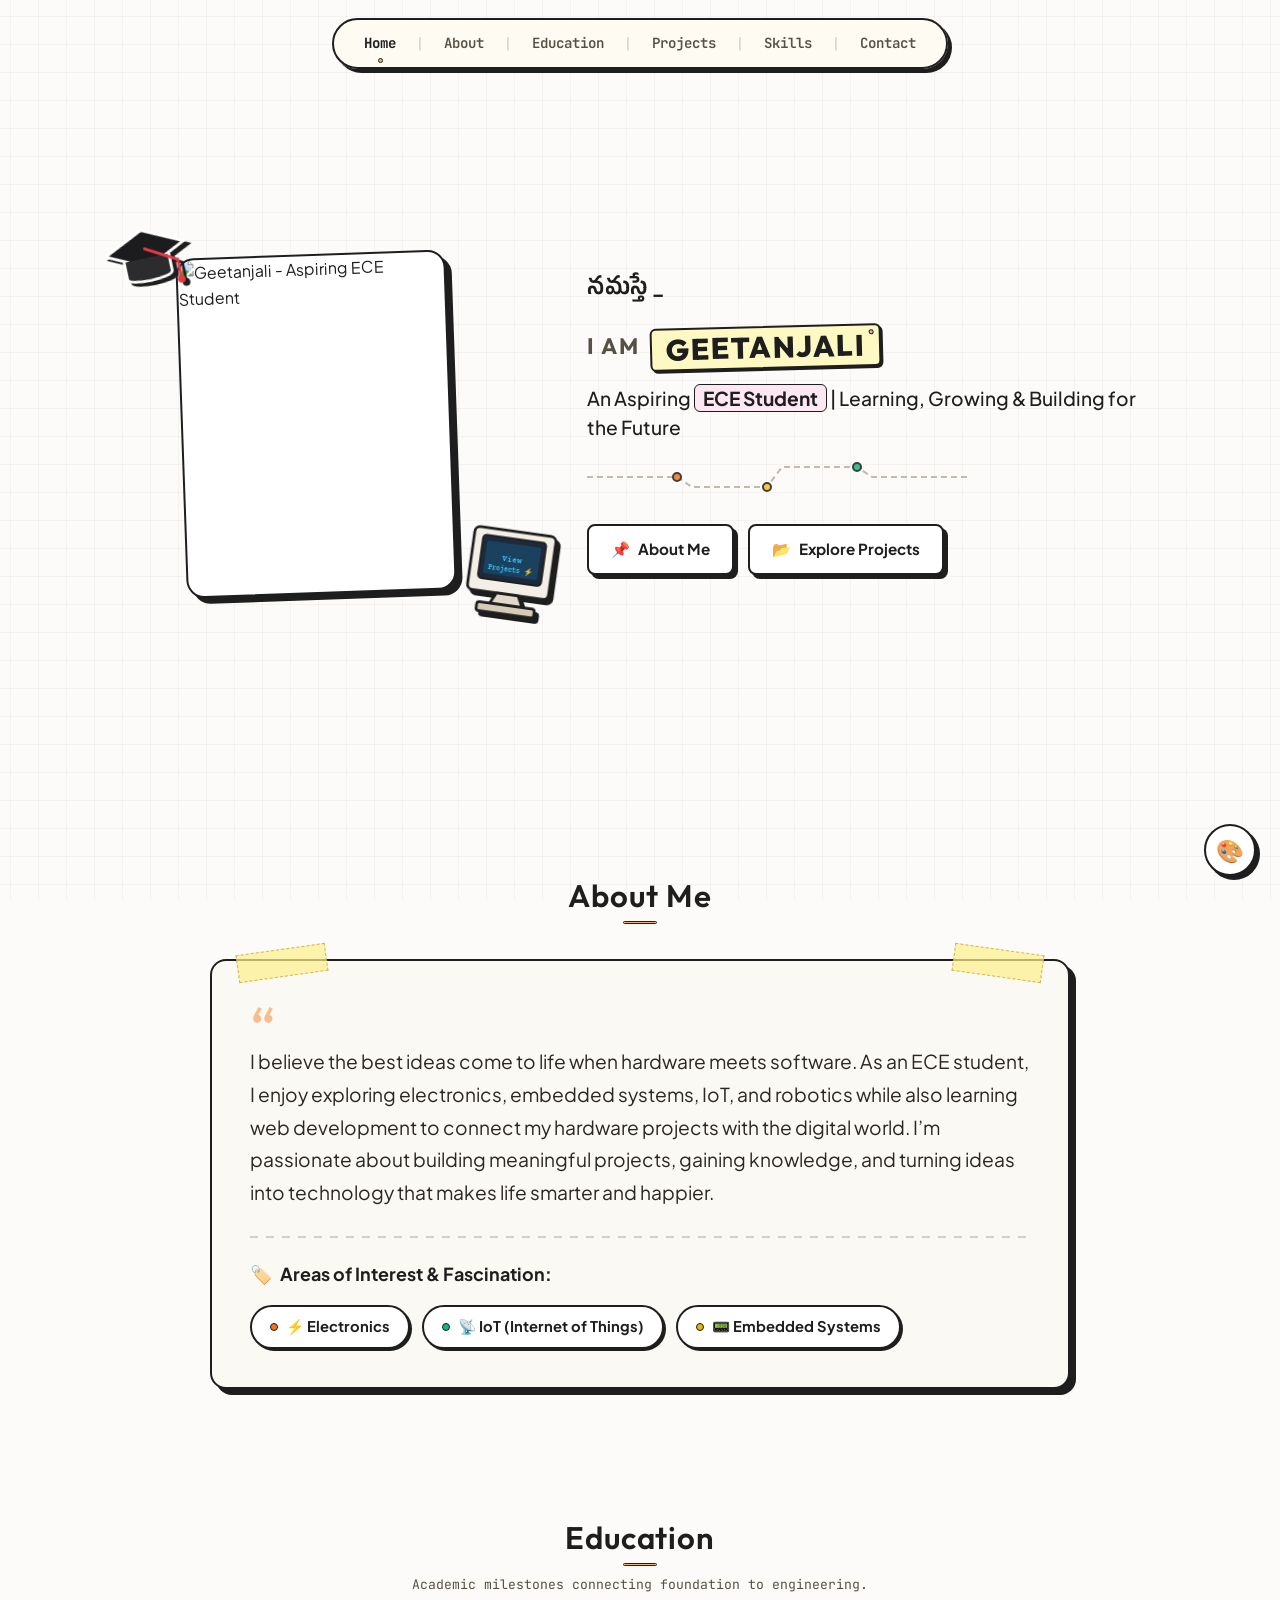
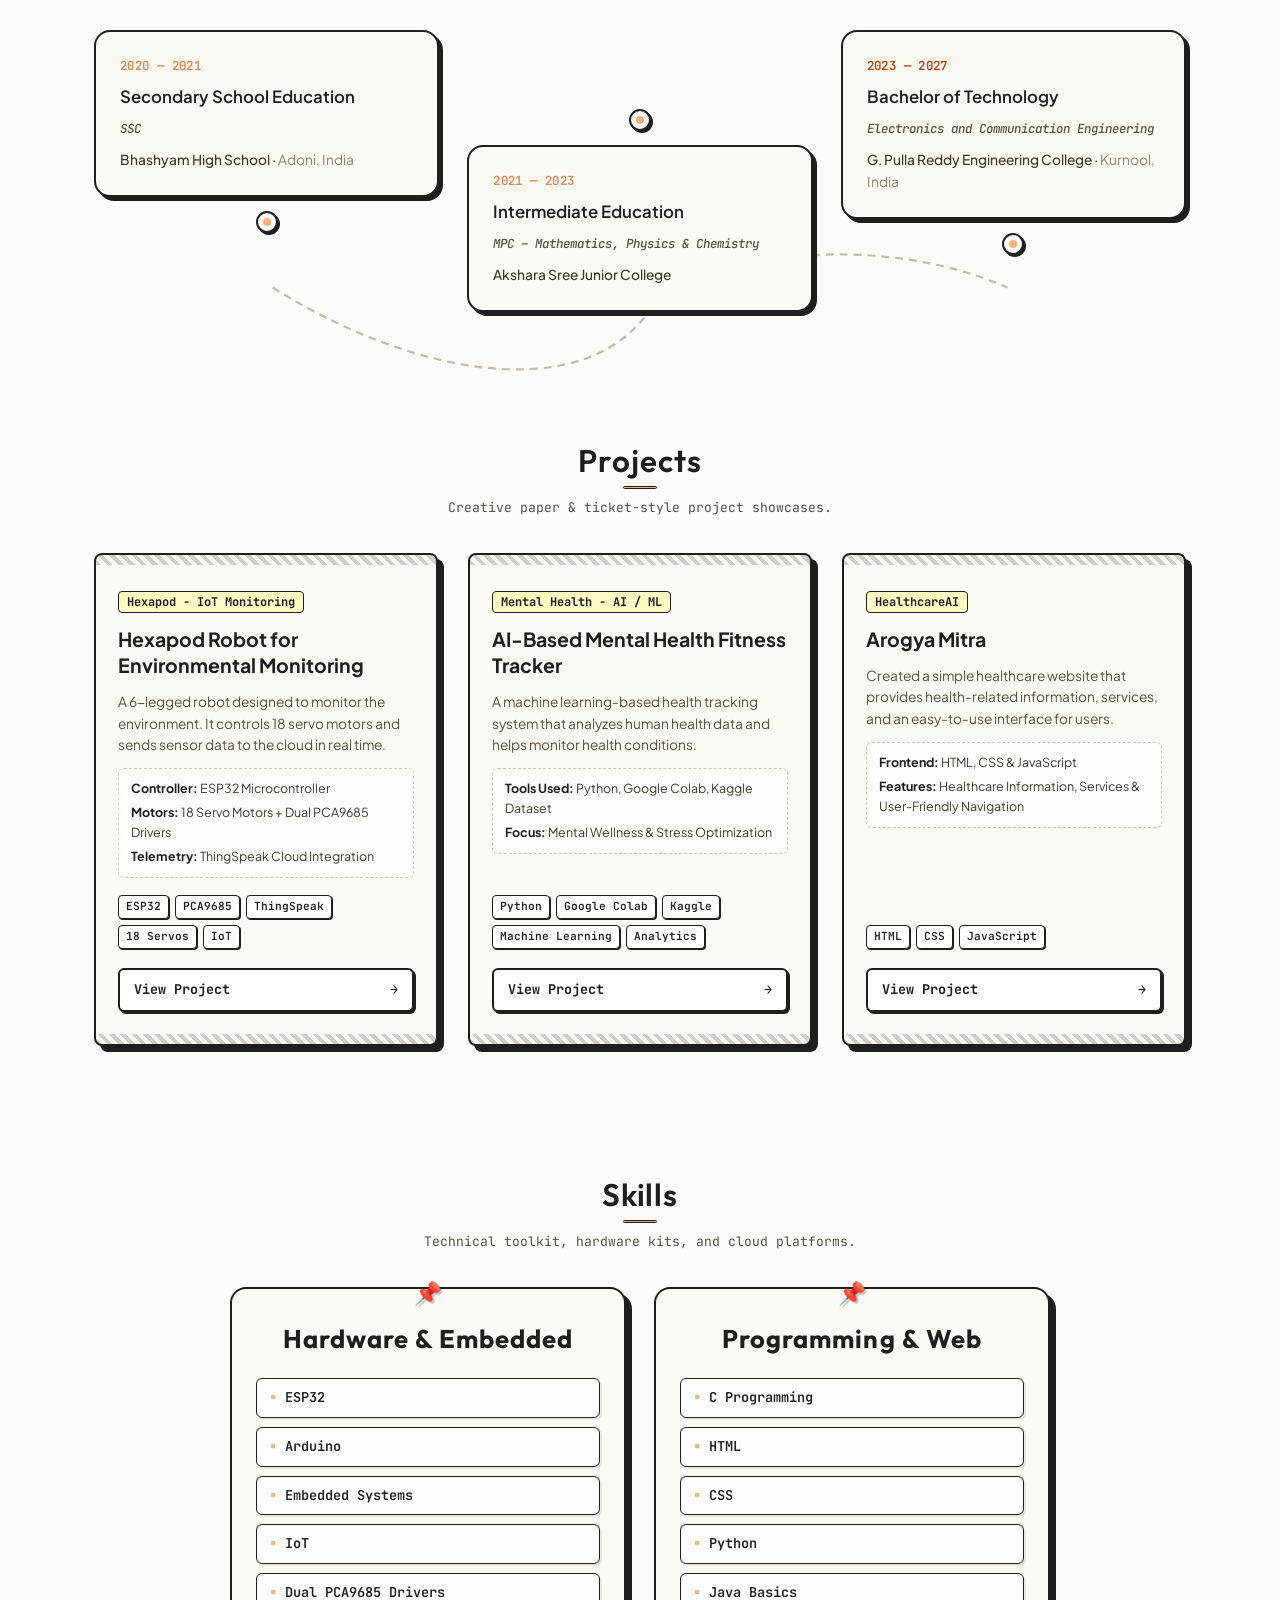
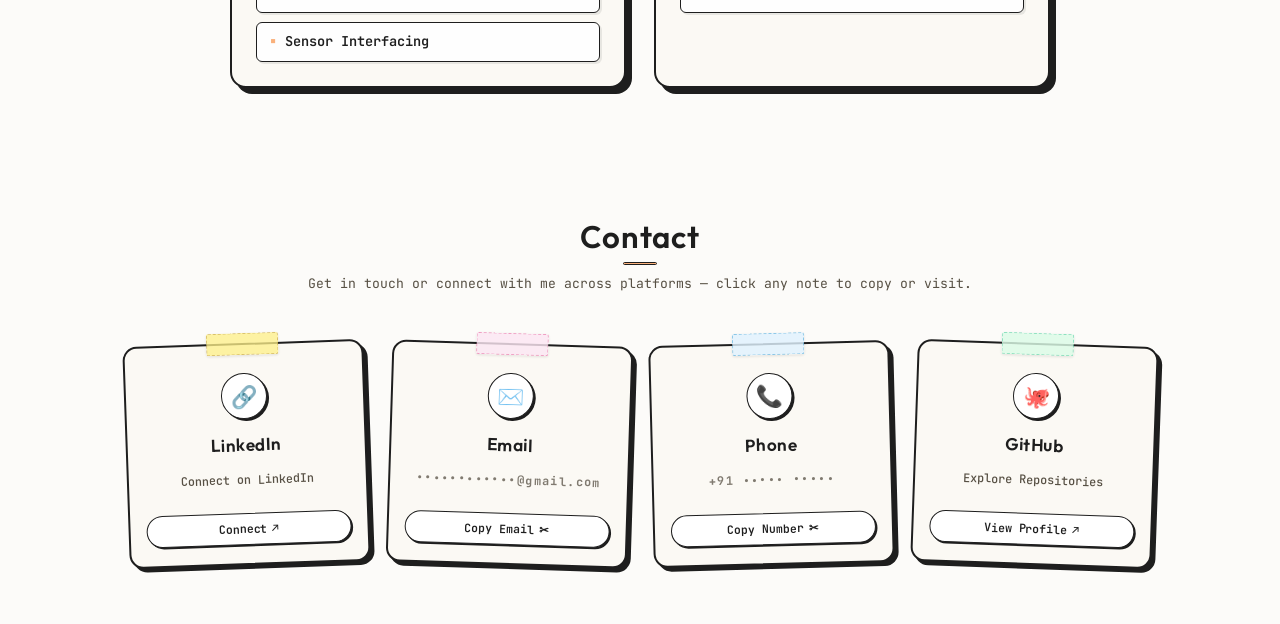
==== index.html @ 43461797 "Fix image source path for profile photo" ====
<!DOCTYPE html>
<html lang="en">

<head>
  <meta charset="UTF-8" />
  <meta name="viewport" content="width=device-width, initial-scale=1.0" />
  <title>Geetanjali | Portfolio - Aspiring ECE Student</title>
  <meta name="description"
    content="Personal portfolio of Geetanjali, an Aspiring Electronics & Communication Engineering Student - Scrapbook, notebook and paper-cut inspired design." />

  <!-- Google Fonts: Anek Telugu, Noto Sans Telugu, Outfit, Plus Jakarta Sans, Space Grotesk, Caveat, JetBrains Mono, Courier Prime -->
  <link rel="preconnect" href="https://fonts.googleapis.com" />
  <link rel="preconnect" href="https://fonts.gstatic.com" crossorigin />
  <link
    href="https://fonts.googleapis.com/css2?family=Anek+Telugu:wght@400;500;600;700;800&family=Caveat:wght@600;700&family=Courier+Prime:ital,wght@0,400;0,700;1,400&family=JetBrains+Mono:wght@400;500;600;700&family=Noto+Sans+Telugu:wght@400;500;600;700&family=Outfit:wght@400;500;600;700;800&family=Plus+Jakarta+Sans:wght@400;500;600;700;800&family=Space+Grotesk:wght@400;500;600;700&display=swap"
    rel="stylesheet" />

  <!-- Main Stylesheet -->
  <link rel="stylesheet" href="style.css?v=2.0" />
</head>

<body>

  <!-- =========================================================
       1. FIXED STICKY NAVIGATION BAR (Pill Capsule)
       ========================================================= -->
  <header class="navbar-wrapper">
    <nav class="navbar-capsule" id="mainNav">
      <a href="#home" class="nav-item active" data-section="home">Home</a>
      <span class="nav-divider">|</span>
      <a href="#about" class="nav-item" data-section="about">About</a>
      <span class="nav-divider">|</span>
      <a href="#education" class="nav-item" data-section="education">Education</a>
      <span class="nav-divider">|</span>
      <a href="#projects" class="nav-item" data-section="projects">Projects</a>
      <span class="nav-divider">|</span>
      <a href="#skills" class="nav-item" data-section="skills">Skills</a>
      <span class="nav-divider">|</span>
      <a href="#contact" class="nav-item" data-section="contact">Contact</a>
    </nav>
  </header>

  <main class="page-container">

    <!-- =========================================================
         2. HERO / HOME SECTION
         ========================================================= -->
    <section id="home" class="section hero-section">
      <div class="hero-container">

        <!-- Profile Stamp & Stickers Column (Left) -->
        <div class="hero-media-wrapper">

          <!-- Profile Image -->
          <div class="profile-image-card" id="profileStamp">
            <img src="geetanjali.jpg" alt="Geetanjali - Aspiring ECE Student" class="profile-photo-img" />
          </div>

          <!-- Scrapbook Sticker: Graduation Cap -->
          <div class="floating-sticker sticker-grad-cap" title="Academic Milestones">
            <svg viewBox="0 0 100 80" width="95" height="76" fill="none" xmlns="http://www.w3.org/2000/svg">
              <path d="M50 8 L92 28 L50 48 L8 28 Z" fill="#1C1C1E" stroke="#FFFFFF" stroke-width="3" />
              <path d="M26 38 V56 C26 64, 74 64, 74 56 V38" fill="#2C2C2E" stroke="#FFFFFF" stroke-width="3" />
              <!-- Tassel -->
              <path d="M50 28 L82 46 V65" stroke="#E63946" stroke-width="3" stroke-linecap="round" />
              <circle cx="82" cy="67" r="4" fill="#E63946" />
            </svg>
          </div>

          <!-- Scrapbook Sticker: Retro PC with 'View Projects' Screen -->
          <a href="#projects" class="floating-sticker sticker-retro-pc" title="Click to view projects">
            <svg viewBox="0 0 120 110" width="110" height="100" fill="none" xmlns="http://www.w3.org/2000/svg">
              <!-- Monitor Body -->
              <rect x="15" y="10" width="90" height="70" rx="6" fill="#F4EFE6" stroke="#1E1E1E" stroke-width="3" />
              <rect x="25" y="18" width="70" height="48" rx="4" fill="#1E293B" stroke="#1E1E1E" stroke-width="2" />
              <!-- Screen content -->
              <rect x="30" y="24" width="60" height="36" rx="2" fill="#0EA5E9" fill-opacity="0.2" />
              <text x="60" y="44" fill="#38BDF8" font-family="'Courier Prime', monospace" font-size="9"
                font-weight="bold" text-anchor="middle">View</text>
              <text x="60" y="55" fill="#38BDF8" font-family="'Courier Prime', monospace" font-size="8"
                font-weight="bold" text-anchor="middle">Projects ⚡</text>
              <!-- Stand and Base -->
              <path d="M48 80 L72 80 L78 92 L42 92 Z" fill="#E2DAC9" stroke="#1E1E1E" stroke-width="3" />
              <rect x="28" y="92" width="64" height="10" rx="3" fill="#D5CBB6" stroke="#1E1E1E" stroke-width="3" />
            </svg>
          </a>
        </div>

        <!-- Hero Content / Introduction Column (Right) -->
        <div class="hero-content">

          <!-- Cultural / Greeting Tag -->
          <!-- EDIT HERE: Customize greeting if desired -->
          <div class="greeting-wrapper">
            <span class="greeting-script">నమస్తే _</span>
          </div>

          <!-- Giant Paper Cutout Name -->
          <!-- EDIT HERE: Change your name inside the yellow badge! -->
          <div class="hero-name-container">
            <h1 class="hero-title">
              <span class="title-prefix">I AM</span>
              <span class="name-paper-badge">
                <span class="highlight-text">GEETANJALI</span>
                <span class="pin-dot"></span>
              </span>
            </h1>
          </div>

          <!-- Professional Tagline / Role -->
          <!-- EDIT HERE: Modify your bio tagline -->
          <div class="hero-role-wrapper">
            <p class="hero-subtitle">
              An Aspiring <span class="highlight-pill">ECE Student</span> | Learning, Growing & Building for the Future
            </p>
          </div>

          <!-- Decorative Circuit Doodle Line -->
          <div class="circuit-doodle">
            <svg viewBox="0 0 380 30" width="100%" height="30" fill="none" xmlns="http://www.w3.org/2000/svg">
              <path d="M0 15 H90 L105 25 H180 L195 5 H270 L285 15 H380" stroke="#B8AFA0" stroke-width="2"
                stroke-dasharray="6 4" />
              <circle cx="90" cy="15" r="4" fill="#F97316" stroke="#1E1E1E" stroke-width="2" />
              <circle cx="180" cy="25" r="4" fill="#FBBF24" stroke="#1E1E1E" stroke-width="2" />
              <circle cx="270" cy="5" r="4" fill="#10B981" stroke="#1E1E1E" stroke-width="2" />
            </svg>
          </div>

          <!-- Action CTA Buttons -->
          <div class="hero-cta-group">
            <a href="#about" class="btn paper-btn primary-btn">
              <span class="btn-icon">📌</span> About Me
            </a>
            <a href="#projects" class="btn paper-btn secondary-btn">
              <span class="btn-icon">📂</span> Explore Projects
            </a>
          </div>

        </div>

      </div>
    </section>

    <!-- =========================================================
         3. ABOUT SECTION
         ========================================================= -->
    <section id="about" class="section about-section">
      <div class="section-header">
        <h2 class="section-title">About Me</h2>
        <div class="title-underline"></div>
      </div>

      <div class="about-card-wrapper">
        <div class="scrapbook-card about-card">
          <!-- Tape accents in top corners -->
          <div class="tape-strip tape-top-left"></div>
          <div class="tape-strip tape-top-right"></div>

          <div class="about-card-body">

            <div class="about-quote-mark">“</div>

            <!-- EDIT HERE: Customize your personal summary if desired -->
            <p class="about-intro-text">
              I believe the best ideas come to life when hardware meets software. As an ECE student, I enjoy
              exploring electronics, embedded systems, IoT, and robotics
              while also learning web development to connect my hardware projects with the digital world. I’m passionate
              about building meaningful projects, gaining knowledge,
              and turning ideas into technology that makes life smarter and happier.

            </p>

            <div class="about-divider-sketch"></div>

            <div class="about-interests-block">
              <h3 class="interests-heading">
                <span class="icon">🏷️</span> Areas of Interest & Fascination:
              </h3>

              <!-- Interest Tags with cute paper style -->
              <div class="tags-container">
                <div class="interest-tag tag-orange">
                  <span class="tag-dot"></span>
                  <span class="tag-title">⚡ Electronics</span>
                </div>
                <div class="interest-tag tag-green">
                  <span class="tag-dot"></span>
                  <span class="tag-title">📡 IoT (Internet of Things)</span>
                </div>
                <div class="interest-tag tag-yellow">
                  <span class="tag-dot"></span>
                  <span class="tag-title">📟 Embedded Systems</span>
                </div>
              </div>
            </div>

          </div>
        </div>
      </div>
    </section>

    <!-- =========================================================
         4. EDUCATION SECTION (Connected Timeline)
         ========================================================= -->
    <section id="education" class="section education-section">
      <div class="section-header">
        <h2 class="section-title">Education</h2>
        <div class="title-underline"></div>
        <p class="section-intro-note">Academic milestones connecting foundation to engineering.</p>
      </div>

      <div class="timeline-container">

        <!-- Connecting Curved Wavy Dotted Path (SVG) -->
        <div class="timeline-svg-wrapper">
          <svg class="timeline-curve" viewBox="0 0 1100 320" fill="none" preserveAspectRatio="none"
            xmlns="http://www.w3.org/2000/svg">
            <path d="M 180 180 C 320 280, 480 310, 550 220 C 620 130, 800 120, 920 180" stroke="#C5BAA5"
              stroke-width="2.5" stroke-dasharray="8 6" />
          </svg>
        </div>

        <!-- 3 Connected Education Milestone Cards -->
        <div class="timeline-cards-grid">

          <!-- Milestone 1: Secondary School (Higher Left) -->
          <div class="timeline-item card-pos-1">
            <div class="paper-card edu-card">
              <div class="card-year-tag">2020 — 2021</div>
              <h3 class="edu-degree">Secondary School Education</h3>
              <div class="edu-meta-badge">SSC</div>
              <p class="edu-institute">Bhashyam High School · <span>Adoni, India</span></p>
            </div>
            <!-- Node Pin -->
            <div class="timeline-node-pin">
              <span class="node-inner-dot"></span>
            </div>
          </div>

          <!-- Milestone 2: Intermediate Education (Lower Center) -->
          <div class="timeline-item card-pos-2">
            <!-- Node Pin -->
            <div class="timeline-node-pin">
              <span class="node-inner-dot"></span>
            </div>
            <div class="paper-card edu-card">
              <div class="card-year-tag">2021 — 2023</div>
              <h3 class="edu-degree">Intermediate Education</h3>
              <div class="edu-meta-badge">MPC – Mathematics, Physics & Chemistry</div>
              <p class="edu-institute">Akshara Sree Junior College</p>
            </div>
          </div>

          <!-- Milestone 3: B.Tech in ECE (Higher Right) -->
          <div class="timeline-item card-pos-3">
            <div class="paper-card edu-card active-card">
              <div class="card-year-tag orange-tag">2023 — 2027 </div>
              <h3 class="edu-degree">Bachelor of Technology</h3>
              <div class="edu-meta-badge">Electronics and Communication Engineering</div>
              <p class="edu-institute">G. Pulla Reddy Engineering College · <span>Kurnool, India</span></p>
            </div>
            <!-- Node Pin -->
            <div class="timeline-node-pin">
              <span class="node-inner-dot"></span>
            </div>
          </div>

        </div>

      </div>
    </section>

    <!-- =========================================================
         5. PROJECTS SECTION (Stamp & Ticket Style Cards)
         ========================================================= -->
    <section id="projects" class="section projects-section">
      <div class="section-header">
        <h2 class="section-title">Projects</h2>
        <div class="title-underline"></div>
        <p class="section-intro-note">Creative paper & ticket-style project showcases.</p>
      </div>

      <div class="projects-grid">

        <!-- ===================================================
             PROJECT 1: Hexapod Robot (ESP32)
             =================================================== -->
        <div class="project-ticket-card">
          <!-- Serrated Stamp Border Top -->
          <div class="ticket-sawtooth-edge top-edge"></div>

          <div class="project-inner-content">
            <!-- Project Meta Link -->
            <div class="project-tag-pill">
              <span>Hexapod - IoT Monitoring</span>
            </div>

            <h3 class="project-title">Hexapod Robot for Environmental Monitoring</h3>

            <p class="project-description">
              A 6-legged robot designed to monitor the environment. It controls 18 servo motors and sends sensor data to
              the cloud in real time.
            </p>

            <div class="project-specs-list">
              <div class="spec-item"><strong>Controller:</strong> ESP32 Microcontroller</div>
              <div class="spec-item"><strong>Motors:</strong> 18 Servo Motors + Dual PCA9685 Drivers</div>
              <div class="spec-item"><strong>Telemetry:</strong> ThingSpeak Cloud Integration</div>
            </div>

            <div class="project-tech-chips">
              <span class="chip">ESP32</span>
              <span class="chip">PCA9685</span>
              <span class="chip">ThingSpeak</span>
              <span class="chip">18 Servos</span>
              <span class="chip">IoT</span>
            </div>

            <div class="project-card-footer">
              <a href="https://github.com/Malavegeetanjali0481/HexaGLAM_K" target="_blank" rel="noopener noreferrer"
                class="btn project-action-btn">
                <span>View Project</span> <span class="arrow">→</span>
              </a>
            </div>
          </div>

          <!-- Serrated Stamp Border Bottom -->
          <div class="ticket-sawtooth-edge bottom-edge"></div>
        </div>

        <!-- ===================================================
             PROJECT 2: AI Mental Health Fitness Tracker
             =================================================== -->
        <div class="project-ticket-card">
          <div class="ticket-sawtooth-edge top-edge"></div>

          <div class="project-inner-content">
            <div class="project-tag-pill">
              <span>Mental Health - AI / ML</span>
            </div>

            <h3 class="project-title">AI-Based Mental Health Fitness Tracker</h3>

            <p class="project-description">
              A machine learning-based health tracking system that analyzes human health data and helps monitor health
              conditions.
            </p>

            <div class="project-specs-list">
              <div class="spec-item"><strong>Tools Used:</strong> Python, Google Colab, Kaggle Dataset</div>
              <div class="spec-item"><strong>Focus:</strong> Mental Wellness & Stress Optimization</div>
            </div>

            <div class="project-tech-chips">
              <span class="chip">Python</span>
              <span class="chip">Google Colab</span>
              <span class="chip">Kaggle</span>
              <span class="chip">Machine Learning</span>
              <span class="chip">Analytics</span>
            </div>

            <div class="project-card-footer">
              <a href="https://github.com/Malavegeetanjali0481/Aicte_Edunet_AI_ML/blob/main/ML_Project1.ipynb"
                target="_blank" rel="noopener noreferrer" class="btn project-action-btn">
                <span>View Project</span> <span class="arrow">→</span>
              </a>
            </div>
          </div>

          <div class="ticket-sawtooth-edge bottom-edge"></div>
        </div>

        <!-- ===================================================
             PROJECT 3: AWS Cloud Projects
             =================================================== -->
        <div class="project-ticket-card">
          <div class="ticket-sawtooth-edge top-edge"></div>

          <div class="project-inner-content">
            <div class="project-tag-pill">
              <span>HealthcareAI</span>
            </div>

            <h3 class="project-title">Arogya Mitra</h3>

            <p class="project-description">
              Created a simple healthcare website that provides health-related information, services, and an easy-to-use
              interface for users.
            </p>

            <div class="project-specs-list">
              <div class="spec-item"><strong>Frontend:</strong> HTML, CSS & JavaScript</div>
              <div class="spec-item"><strong>Features:</strong> Healthcare Information, Services & User-Friendly
                Navigation</div>
            </div>

            <div class="project-tech-chips">
              <span class="chip">HTML</span>
              <span class="chip">CSS</span>
              <span class="chip">JavaScript</span>
            </div>

            <div class="project-card-footer">
              <a href="https://malavegeetanjali0481.github.io/HealthCareAI/" target="_blank" rel="noopener noreferrer"
                class="btn project-action-btn" title="Open Arogya Mithra Live Demo">
                <span>View Project</span> <span class="arrow">→</span>
              </a>
            </div>
          </div>

          <div class="ticket-sawtooth-edge bottom-edge"></div>
        </div>

      </div>
    </section>

    <!-- =========================================================
         6. SKILLS SECTION
         ========================================================= -->
    <section id="skills" class="section skills-section">
      <div class="section-header">
        <h2 class="section-title">Skills</h2>
        <div class="title-underline"></div>
        <p class="section-intro-note">Technical toolkit, hardware kits, and cloud platforms.</p>
      </div>

      <div class="skills-board">

        <!-- Skill Category 1: Hardware & Embedded -->
        <div class="skill-category-card card-craft-1">
          <div class="paper-pin-badge">📌</div>
          <h3 class="skill-group-title">Hardware & Embedded</h3>
          <div class="skills-tag-list">
            <div class="skill-item-tag"><span class="bullet">▪</span> ESP32</div>
            <div class="skill-item-tag"><span class="bullet">▪</span> Arduino</div>
            <div class="skill-item-tag"><span class="bullet">▪</span> Embedded Systems</div>
            <div class="skill-item-tag"><span class="bullet">▪</span> IoT</div>
            <div class="skill-item-tag"><span class="bullet">▪</span> Dual PCA9685 Drivers</div>
            <div class="skill-item-tag"><span class="bullet">▪</span> Sensor Interfacing</div>
          </div>
        </div>

        <!-- Skill Category 2: Programming & Web -->
        <div class="skill-category-card card-craft-2">
          <div class="paper-pin-badge">📌</div>
          <h3 class="skill-group-title">Programming & Web</h3>
          <div class="skills-tag-list">
            <div class="skill-item-tag"><span class="bullet">▪</span> C Programming</div>
            <div class="skill-item-tag"><span class="bullet">▪</span> HTML</div>
            <div class="skill-item-tag"><span class="bullet">▪</span> CSS</div>
            <div class="skill-item-tag"><span class="bullet">▪</span> Python</div>
            <div class="skill-item-tag"><span class="bullet">▪</span> Java Basics</div>
          </div>
        </div>

      </div>
    </section>

    <!-- =========================================================
         7. CONTACT SECTION (Interactive Memo Cards Spread)
         ========================================================= -->
    <section id="contact" class="section contact-section">
      <div class="section-header">
        <h2 class="section-title">Contact</h2>
        <div class="title-underline"></div>
        <p class="section-intro-note">
          Get in touch or connect with me across platforms — click any note to copy or visit.
        </p>
      </div>

      <div class="contact-cards-spread">

        <!-- Card 1: LinkedIn -->
        <!-- EDIT HERE: Replace data-link with your LinkedIn profile link! -->
        <div class="contact-memo-card tear-slip memo-yellow" data-type="link"
          data-link="https://www.linkedin.com/in/malave-geetanjali-a57207343/"
          data-info="https://www.linkedin.com/in/malave-geetanjali-a57207343/" title="Click to open LinkedIn">
          <div class="memo-tape tape-yellow"></div>
          <div class="memo-icon-bubble">🔗</div>
          <h3 class="slip-name memo-title">LinkedIn</h3>
          <p class="memo-detail">Connect on LinkedIn</p>
          <div class="memo-action-btn">
            <span>Connect</span>
            <span class="action-arrow">↗</span>
          </div>
        </div>

        <!-- Card 2: Email -->
        <!-- EDIT HERE: Replace data-info with your real email address! -->
        <div class="contact-memo-card tear-slip memo-pink" data-type="copy" data-info="malavegeetanjali09@gmail.com"
          title="Click to copy email address">
          <div class="memo-tape tape-pink"></div>
          <div class="memo-icon-bubble">✉️</div>
          <h3 class="slip-name memo-title">Email</h3>
          <p class="memo-detail memo-hidden-text">••••••••••••@gmail.com</p>
          <div class="memo-action-btn">
            <span>Copy Email</span>
            <span class="action-icon">✂</span>
          </div>
        </div>

        <!-- Card 3: Phone -->
        <!-- EDIT HERE: Replace data-info with your phone number! -->
        <div class="contact-memo-card tear-slip memo-blue" data-type="copy" data-info="+919390746472"
          title="Click to copy phone number">
          <div class="memo-tape tape-blue"></div>
          <div class="memo-icon-bubble">📞</div>
          <h3 class="slip-name memo-title">Phone</h3>
          <p class="memo-detail memo-hidden-text">+91 ••••• •••••</p>
          <div class="memo-action-btn">
            <span>Copy Number</span>
            <span class="action-icon">✂</span>
          </div>
        </div>

        <!-- Card 4: GitHub -->
        <!-- EDIT HERE: Replace data-link with your GitHub profile link! -->
        <div class="contact-memo-card tear-slip memo-green" data-type="link"
          data-link="https://github.com/Malavegeetanjali0481" data-info="https://github.com/Malavegeetanjali0481"
          title="Click to open GitHub">
          <div class="memo-tape tape-green"></div>
          <div class="memo-icon-bubble">🐙</div>
          <h3 class="slip-name memo-title">GitHub</h3>
          <p class="memo-detail">Explore Repositories</p>
          <div class="memo-action-btn">
            <span>View Profile</span>
            <span class="action-arrow">↗</span>
          </div>
        </div>

      </div>
    </section>

  </main>

  <!-- =========================================================
       FLOATING INTERACTIVE CONTROLS
       ========================================================= -->
  <!-- Circular 'SCROLL TO TOP' Stamp Badge -->
  <button id="scrollTopBtn" class="scroll-top-stamp" title="Scroll to Top">
    <svg viewBox="0 0 100 100" width="80" height="80">
      <path id="textCirclePath" d="M 50, 50 m -35, 0 a 35,35 0 1,1 70,0 a 35,35 0 1,1 -70,0" fill="none" />
      <text font-family="'Courier Prime', monospace" font-size="9" font-weight="bold" fill="#1E1E1E" letter-spacing="2">
        <textPath href="#textCirclePath" startOffset="0%">• SCROLL TO TOP • SCROLL TO TOP </textPath>
      </text>
      <circle cx="50" cy="50" r="18" fill="#FDFBF2" stroke="#1E1E1E" stroke-width="2" />
      <path d="M 50 42 L 44 49 L 48 49 L 48 58 L 52 58 L 52 49 L 56 49 Z" fill="#1E1E1E" />
    </svg>
  </button>

  <!-- Palette Theme Accent Switcher -->
  <button id="paletteThemeBtn" class="palette-theme-badge" title="Switch Theme Tint">
    <span class="palette-icon">🎨</span>
  </button>

  <!-- Notification Toast for Copied Info / Actions -->
  <div id="toastNotification" class="toast-message">
    <span class="toast-icon">✂️</span>
    <span id="toastText">Copied to clipboard!</span>
  </div>

  <!-- Main JavaScript File -->
  <script src="script.js"></script>
</body>

</html>
---- style.css ----
/* ==========================================================================
   PORTFOLIO WEBSITE - SCRAPBOOK / PAPER-CUT THEME
   Inspired by modern craft, postage stamp, notebook, and ticket aesthetics.
   ========================================================================== */

/* --------------------------------------------------------------------------
   1. CSS VARIABLES & THEME DEFINITION
   -------------------------------------------------------------------------- */
:root {
  /* Core Backgrounds - Clean, bright, ultra-light hues */
  --bg-page: #fcfbf9;
  --bg-card: #ffffff;
  --bg-craft: #fefdfc;
  --bg-ticket: #fbf9f4;
  --bg-board: #faf8f3;

  /* Ink & Borders */
  --ink-black: #1e1e1e;
  --ink-muted: #575044;
  --ink-light: #8a8172;
  --border-dark: #1e1e1e;
  --grid-line: rgba(30, 25, 15, 0.035);

  /* Accents & Soft Light Pastel Paper Colors */
  --accent-orange: #fab17c;
  --accent-orange-deep: #e18655;
  --accent-red: #e7b2bb;
  --paper-yellow: #fef9c3;
  --paper-pink: #fce7f3;
  --paper-blue: #e0f2fe;
  --paper-green: #dcfce7;
  --paper-purple: #f3e8ff;
  --pill-bg: #fce7f3;

  /* Shadows (Neo-brutalist / Paper-cut stamp style) */
  --shadow-sm: 2px 2px 0px var(--border-dark);
  --shadow-md: 4px 4px 0px var(--border-dark);
  --shadow-lg: 6px 6px 0px var(--border-dark);
  --shadow-xl: 8px 8px 0px var(--border-dark);

  /* Fonts */
  --font-main: 'Plus Jakarta Sans', 'Space Grotesk', -apple-system, BlinkMacSystemFont, sans-serif;
  --font-display: 'Outfit', 'Space Grotesk', sans-serif;
  --font-telugu: 'Anek Telugu', 'Noto Sans Telugu', sans-serif;
  --font-mono: 'JetBrains Mono', 'Courier Prime', monospace;
  --font-hand: 'Caveat', cursive;

  /* Layout */
  --max-width: 1140px;
  --border-radius-card: 16px;
  --border-radius-sm: 8px;
  --transition: all 0.22s cubic-bezier(0.16, 1, 0.3, 1);
}

/* Theme variations (cycled via palette button) - Ultra-light airy tints */
body.theme-mint {
  --bg-page: #f2fbf6;
  --bg-craft: #f5fdf8;
  --bg-ticket: #ebf9f0;
  --accent-orange: #a7f3d0;
  --pill-bg: #d1fae5;
}

body.theme-lavender {
  --bg-page: #f9f6fc;
  --bg-craft: #fcf9fe;
  --bg-ticket: #f5effa;
  --accent-orange: #e9d5ff;
  --pill-bg: #f3e8ff;
}

body.theme-blueprint {
  --bg-page: #f3f7fa;
  --bg-craft: #f7fafc;
  --bg-ticket: #ecf3f8;
  --accent-orange: #bae6fd;
  --pill-bg: #e0f2fe;
}



/* --------------------------------------------------------------------------
   2. GLOBAL RESETS & NOTEBOOK GRID BACKGROUND
   -------------------------------------------------------------------------- */
*,
*::before,
*::after {
  box-sizing: border-box;
  margin: 0;
  padding: 0;
}

html {
  scroll-behavior: smooth;
  font-size: 16px;
}

body {
  background-color: var(--bg-page);
  /* Notebook / Graph Paper Grid (28px square grid) */
  background-image:
    linear-gradient(to right, var(--grid-line) 1.2px, transparent 1.2px),
    linear-gradient(to bottom, var(--grid-line) 1.2px, transparent 1.2px);
  background-size: 28px 28px;
  background-position: center center;
  background-attachment: fixed;
  color: var(--ink-black);
  font-family: var(--font-main);
  line-height: 1.6;
  overflow-x: hidden;
  position: relative;
  min-height: 100vh;
}

a {
  color: inherit;
  text-decoration: none;
}

button {
  cursor: pointer;
  border: none;
  background: none;
  font-family: inherit;
}

img {
  max-width: 100%;
  height: auto;
  display: block;
}

.page-container {
  max-width: var(--max-width);
  margin: 0 auto;
  padding: 0 24px;
  position: relative;
  z-index: 1;
}

.section {
  padding: 85px 0 45px;
  position: relative;
}

/* Section Header styling */
.section-header {
  text-align: center;
  margin-bottom: 35px;
  position: relative;
}

.section-title {
  font-family: var(--font-display);
  font-size: clamp(1.45rem, 2.6vw, 1.95rem);
  font-weight: 600;
  letter-spacing: 0.03em;
  color: var(--ink-black);
  display: inline-block;
  line-height: 1.2;
}

.title-underline {
  width: 34px;
  height: 3px;
  background-color: var(--accent-orange);
  margin: 7px auto 0;
  border-radius: 3px;
  border: 1px solid var(--border-dark);
}

.section-intro-note {
  font-family: var(--font-mono);
  color: var(--ink-muted);
  font-size: 0.82rem;
  margin-top: 8px;
}

/* --------------------------------------------------------------------------
   3. NAVIGATION BAR (Floating Pill Capsule)
   -------------------------------------------------------------------------- */
.navbar-wrapper {
  position: fixed;
  top: 18px;
  left: 0;
  right: 0;
  display: flex;
  justify-content: center;
  z-index: 1000;
  pointer-events: none;
}

.navbar-capsule {
  pointer-events: auto;
  background-color: rgba(253, 251, 242, 0.96);
  backdrop-filter: blur(12px);
  -webkit-backdrop-filter: blur(12px);
  border: 2px solid var(--border-dark);
  border-radius: 9999px;
  padding: 8px 24px;
  display: flex;
  align-items: center;
  gap: 16px;
  box-shadow: var(--shadow-md);
  transition: var(--transition);
}

.navbar-capsule:hover {
  box-shadow: var(--shadow-lg);
  transform: translateY(-1px);
}

.nav-item {
  font-family: var(--font-mono);
  font-size: 0.88rem;
  font-weight: 600;
  color: var(--ink-muted);
  text-decoration: none;
  padding: 4px 6px;
  position: relative;
  transition: var(--transition);
  display: flex;
  flex-direction: column;
  align-items: center;
}

.nav-item:hover {
  color: var(--ink-black);
}

.nav-item.active {
  color: var(--ink-black);
  font-weight: 700;
}

/* Active Orange Dot */
.nav-item.active::after {
  content: '';
  position: absolute;
  bottom: -4px;
  width: 5px;
  height: 5px;
  background-color: var(--accent-orange);
  border-radius: 50%;
  border: 1px solid var(--border-dark);
}

.nav-divider {
  color: #c9c0ae;
  font-size: 0.8rem;
  user-select: none;
}

/* --------------------------------------------------------------------------
   4. HERO / HOME SECTION
   -------------------------------------------------------------------------- */
.hero-section {
  min-height: 88vh;
  display: flex;
  align-items: center;
  padding-top: 100px;
}

.hero-container {
  display: grid;
  grid-template-columns: 1fr 1.35fr;
  gap: 50px;
  align-items: center;
  width: 100%;
}

/* Left Column: Stamp Media */
.hero-media-wrapper {
  position: relative;
  display: flex;
  justify-content: center;
  align-items: center;
  min-height: 420px;
}

/* Profile Image Display (Clean, No Red Border) */
.profile-image-card {
  position: relative;
  width: 270px;
  height: 340px;
  border-radius: 18px;
  overflow: hidden;
  box-shadow: var(--shadow-lg);
  border: 2.5px solid var(--border-dark);
  background: #ffffff;
  transform: rotate(-2deg);
  transition: transform 0.3s cubic-bezier(0.16, 1, 0.3, 1), box-shadow 0.3s ease;
  z-index: 5;
}

.profile-image-card:hover {
  transform: rotate(0deg) scale(1.02);
  box-shadow: var(--shadow-xl);
}

.profile-image-card .profile-photo-img {
  width: 100%;
  height: 100%;
  object-fit: cover;
  object-position: center 15%;
  display: block;
  transition: transform 0.35s cubic-bezier(0.16, 1, 0.3, 1);
}

.profile-image-card:hover .profile-photo-img {
  transform: scale(1.04);
}

/* Floating Stickers around hero photo */
.floating-sticker {
  position: absolute;
  z-index: 6;
  filter: drop-shadow(4px 4px 0px var(--border-dark));
  transition: transform 0.3s cubic-bezier(0.34, 1.56, 0.64, 1);
}

.floating-sticker:hover {
  transform: scale(1.12) rotate(5deg);
}

.sticker-grad-cap {
  top: 8px;
  left: 6px;
  transform: rotate(-12deg);
}

.sticker-retro-pc {
  bottom: 5px;
  right: -28px;
  transform: rotate(8deg);
  cursor: pointer;
}

/* Floating IC Microchip Sticker */
.sticker-ic-chip {
  bottom: 8px;
  left: -20px;
  transform: rotate(-10deg);
}

.ic-chip-body {
  background: #18181b;
  border: 1.5px solid var(--border-dark);
  border-radius: 4px;
  padding: 6px 12px;
  position: relative;
  box-shadow: 2px 2px 0px var(--border-dark);
  display: flex;
  flex-direction: column;
  align-items: center;
  justify-content: center;
}

.ic-notch {
  width: 6px;
  height: 3px;
  background: #3f3f46;
  border-radius: 0 0 3px 3px;
  position: absolute;
  top: 0;
  left: 50%;
  transform: translateX(-50%);
}

.ic-label {
  display: flex;
  flex-direction: column;
  align-items: center;
  font-family: var(--font-mono);
  line-height: 1.15;
}

.ic-title {
  font-size: 0.72rem;
  font-weight: 800;
  color: #38bdf8;
  letter-spacing: 0.05em;
}

.ic-sub {
  font-size: 0.52rem;
  font-weight: 600;
  color: #94a3b8;
  letter-spacing: 0.04em;
}

.ic-pins-top,
.ic-pins-bottom {
  display: flex;
  gap: 5px;
  position: absolute;
  left: 50%;
  transform: translateX(-50%);
}

.ic-pins-top {
  top: -4px;
}

.ic-pins-bottom {
  bottom: -4px;
}

.ic-pins-top span,
.ic-pins-bottom span {
  display: block;
  width: 2.5px;
  height: 4px;
  background: #cbd5e1;
  border: 0.5px solid #475569;
}

/* Right Column: Hero Content */
.hero-content {
  display: flex;
  flex-direction: column;
  gap: 18px;
  position: relative;
  z-index: 2;
}

.greeting-wrapper {
  display: flex;
  align-items: center;
  gap: 10px;
}

.greeting-script {
  font-family: var(--font-telugu);
  font-size: clamp(1.1rem, 2vw, 1.45rem);
  font-weight: 600;
  color: var(--ink-black);
  letter-spacing: 0.02em;
}

.greeting-sub {
  font-family: var(--font-mono);
  color: var(--ink-muted);
  font-size: 0.9rem;
}

.hero-name-container {
  margin: -2px 0;
}

.hero-title {
  font-family: var(--font-display);
  font-size: clamp(1.35rem, 2.5vw, 1.95rem);
  font-weight: 700;
  line-height: 1.2;
  display: flex;
  flex-wrap: wrap;
  align-items: center;
  gap: 10px;
  color: #3f392f;
}

.title-prefix {
  font-family: var(--font-display);
  font-size: clamp(1.05rem, 1.8vw, 1.4rem);
  font-weight: 700;
  letter-spacing: 0.08em;
  color: var(--ink-muted);
  text-transform: uppercase;
}

/* Yellow Paper Cutout for Name */
.name-paper-badge {
  position: relative;
  display: inline-flex;
  align-items: center;
  background: var(--paper-yellow);
  border: 2px solid var(--border-dark);
  padding: 3px 14px;
  border-radius: 6px;
  box-shadow: var(--shadow-sm);
  transform: rotate(-1.5deg);
  color: var(--ink-black);
  transition: var(--transition);
}

.name-paper-badge:hover {
  transform: rotate(0deg) translateY(-2px);
  box-shadow: var(--shadow-md);
}

.name-paper-badge .highlight-text {
  font-family: var(--font-display);
  font-size: clamp(1.35rem, 2.4vw, 1.85rem);
  letter-spacing: 0.05em;
  font-weight: 800;
  line-height: 1.1;
}

.name-paper-badge .pin-dot {
  position: absolute;
  top: 4px;
  right: 5px;
  width: 5px;
  height: 5px;
  background: var(--accent-red);
  border: 1px solid var(--border-dark);
  border-radius: 50%;
}

.hero-subtitle {
  font-size: clamp(1rem, 1.8vw, 1.2rem);
  font-weight: 500;
  color: var(--ink-black);
  line-height: 1.5;
  max-width: 580px;
}

.highlight-pill {
  background: var(--pill-bg, #fce7f3);
  border: 1.5px solid var(--border-dark);
  border-radius: 6px;
  padding: 1px 8px;
  font-weight: 700;
  transition: background-color 0.25s ease;
}

/* ECE Tech Focus Chips */
.hero-tech-chips {
  display: flex;
  flex-wrap: wrap;
  gap: 7px;
  margin-top: 2px;
}

.hero-chip {
  background: var(--bg-ticket);
  border: 1.5px solid var(--border-dark);
  border-radius: 6px;
  padding: 3px 9px;
  font-family: var(--font-mono);
  font-size: 0.74rem;
  font-weight: 600;
  color: var(--ink-black);
  display: inline-flex;
  align-items: center;
  gap: 5px;
  box-shadow: 1.5px 1.5px 0px var(--border-dark);
  transition: transform 0.2s ease, box-shadow 0.2s ease, background-color 0.2s ease;
  user-select: none;
}

.hero-chip:hover {
  transform: translateY(-2px);
  box-shadow: var(--shadow-sm);
  background: #ffffff;
}

.chip-sym {
  font-size: 0.8rem;
}

/* ECE Schematic Symbols Ribbon */
.ece-symbols-ribbon {
  display: inline-flex;
  flex-wrap: wrap;
  align-items: center;
  gap: 12px;
  padding: 5px 12px;
  background: rgba(255, 255, 255, 0.7);
  border: 1.5px dashed rgba(30, 30, 30, 0.3);
  border-radius: 8px;
  max-width: fit-content;
  margin: 2px 0;
  transition: background-color 0.2s ease, border-color 0.2s ease;
}

.ece-symbols-ribbon:hover {
  background: #ffffff;
  border-color: var(--border-dark);
}

.ece-symbol-item {
  display: inline-flex;
  align-items: center;
  gap: 5px;
  font-family: var(--font-mono);
  font-size: 0.7rem;
  font-weight: 600;
  color: var(--ink-muted);
  transition: color 0.2s ease, transform 0.2s ease;
  cursor: default;
}

.ece-symbol-item svg {
  color: var(--ink-black);
  transition: transform 0.2s ease;
}

.ece-symbol-item:hover {
  color: var(--accent-orange-deep);
  transform: translateY(-1px);
}

.ece-symbol-item:hover svg {
  color: var(--accent-orange-deep);
  transform: scale(1.1);
}

.circuit-doodle {
  max-width: 380px;
  margin: 2px 0;
  opacity: 0.85;
}

/* Hero Action CTA Buttons */
.hero-cta-group {
  display: flex;
  flex-wrap: wrap;
  gap: 14px;
  margin-top: 6px;
}

.btn {
  display: inline-flex;
  align-items: center;
  justify-content: center;
  gap: 8px;
  padding: 11px 22px;
  font-family: var(--font-main);
  font-weight: 700;
  font-size: 0.95rem;
  border: 2px solid var(--border-dark);
  border-radius: var(--border-radius-sm);
  transition: var(--transition);
  text-decoration: none;
  cursor: pointer;
}

.paper-btn {
  box-shadow: var(--shadow-md);
}

.paper-btn:hover {
  transform: translate(-2px, -2px);
  box-shadow: var(--shadow-lg);
}

.paper-btn:active {
  transform: translate(2px, 2px);
  box-shadow: var(--shadow-sm);
}

.primary-btn {
  background-color: #ffffff;
  color: var(--ink-black);
}

.secondary-btn {
  background-color: #ffffff;
  color: var(--ink-black);
}

.resume-btn {
  background-color: #ffffff;
  color: var(--ink-black);
}

/* --------------------------------------------------------------------------
   5. ABOUT SECTION
   -------------------------------------------------------------------------- */
.about-card-wrapper {
  max-width: 860px;
  margin: 0 auto;
  position: relative;
}

.scrapbook-card {
  background: var(--bg-ticket);
  border: 2.5px solid var(--border-dark);
  border-radius: var(--border-radius-card);
  box-shadow: var(--shadow-lg);
  padding: 38px;
  position: relative;
  transition: var(--transition);
}

/* Scotch Tape in Corners */
.tape-strip {
  position: absolute;
  width: 90px;
  height: 28px;
  background: rgba(254, 240, 138, 0.7);
  border: 1px dashed rgba(180, 140, 40, 0.6);
  z-index: 2;
}

.tape-top-left {
  top: -12px;
  left: 25px;
  transform: rotate(-8deg);
}

.tape-top-right {
  top: -12px;
  right: 25px;
  transform: rotate(8deg);
}

.about-card-body {
  position: relative;
  z-index: 1;
}

.about-quote-mark {
  font-family: var(--font-display);
  font-size: 3.8rem;
  line-height: 1;
  color: var(--accent-orange);
  margin-bottom: -15px;
  opacity: 0.85;
}

.about-intro-text {
  font-size: 1.2rem;
  line-height: 1.7;
  color: #2b2721;
}

.about-intro-text strong {
  color: var(--ink-black);
  background: linear-gradient(120deg, rgba(254, 240, 138, 0.5) 0%, rgba(254, 240, 138, 0.8) 100%);
  padding: 0 4px;
}

.about-divider-sketch {
  height: 2px;
  background: repeating-linear-gradient(90deg, #d8d0c2, #d8d0c2 8px, transparent 8px, transparent 16px);
  margin: 28px 0 22px;
}

.interests-heading {
  font-size: 1.12rem;
  font-weight: 700;
  margin-bottom: 16px;
  display: flex;
  align-items: center;
  gap: 8px;
}

.tags-container {
  display: flex;
  flex-wrap: wrap;
  gap: 12px;
}

.interest-tag {
  display: inline-flex;
  align-items: center;
  gap: 8px;
  padding: 8px 18px;
  background: #ffffff;
  border: 2px solid var(--border-dark);
  border-radius: 9999px;
  font-size: 0.92rem;
  font-weight: 700;
  box-shadow: var(--shadow-sm);
  transition: var(--transition);
  cursor: default;
}

.interest-tag:hover {
  transform: translateY(-3px) rotate(-1deg);
  box-shadow: var(--shadow-md);
  background: #ffffff;
}

.tag-dot {
  width: 8px;
  height: 8px;
  border-radius: 50%;
  border: 1px solid var(--border-dark);
}

.tag-orange,
.tag-blue,
.tag-green,
.tag-yellow,
.tag-pink {
  background: #ffffff;
}

.tag-orange .tag-dot {
  background: #f97316;
}

.tag-blue .tag-dot {
  background: #0284c7;
}

.tag-green .tag-dot {
  background: #10b981;
}

.tag-yellow .tag-dot {
  background: #eab308;
}

.tag-pink .tag-dot {
  background: #ec4899;
}

/* --------------------------------------------------------------------------
   6. EDUCATION SECTION (Connected Timeline)
   -------------------------------------------------------------------------- */
.education-section {
  position: relative;
}

.timeline-container {
  position: relative;
  margin-top: 30px;
}

/* Connecting Curved Wavy Dotted Path */
.timeline-svg-wrapper {
  position: absolute;
  top: 100px;
  left: 0;
  width: 100%;
  height: 280px;
  z-index: 0;
  pointer-events: none;
}

.timeline-curve {
  width: 100%;
  height: 100%;
}

.timeline-cards-grid {
  display: grid;
  grid-template-columns: repeat(3, 1fr);
  gap: 28px;
  position: relative;
  z-index: 1;
}

/* Staggering the 3 cards vertically like reference image 1 */
.card-pos-1 {
  align-self: start;
}

.card-pos-2 {
  margin-top: 65px;
}

.card-pos-3 {
  align-self: start;
}

.timeline-item {
  position: relative;
  display: flex;
  flex-direction: column;
  align-items: center;
}

/* Node Pin (Concentric ring on timeline) */
.timeline-node-pin {
  width: 22px;
  height: 22px;
  border-radius: 50%;
  background: var(--bg-page);
  border: 2.5px solid var(--border-dark);
  display: flex;
  align-items: center;
  justify-content: center;
  margin: 14px 0;
  box-shadow: var(--shadow-sm);
  z-index: 2;
}

.node-inner-dot {
  width: 8px;
  height: 8px;
  background: var(--accent-orange);
  border-radius: 50%;
}

.edu-card {
  background: var(--bg-ticket);
  border: 2.5px solid var(--border-dark);
  border-radius: var(--border-radius-card);
  padding: 24px;
  box-shadow: var(--shadow-md);
  transition: var(--transition);
  width: 100%;
  display: flex;
  flex-direction: column;
  gap: 10px;
}

.edu-card:hover {
  transform: translateY(-5px);
  box-shadow: var(--shadow-lg);
}

.card-year-tag {
  font-family: var(--font-mono);
  font-size: 0.78rem;
  font-weight: 600;
  color: var(--accent-orange-deep);
  letter-spacing: 0.03em;
}

.card-year-tag.orange-tag {
  color: #c2410c;
  font-weight: 600;
}

.edu-degree {
  font-family: var(--font-main);
  font-size: 1.05rem;
  font-weight: 600;
  color: var(--ink-black);
  line-height: 1.35;
}

.edu-meta-badge {
  font-family: var(--font-mono);
  font-size: 0.78rem;
  font-style: italic;
  color: var(--ink-muted);
  font-weight: 500;
}

.edu-institute {
  font-size: 0.86rem;
  font-weight: 500;
  color: #3b352b;
}

.edu-institute span {
  font-weight: 400;
  color: var(--ink-light);
}

.edu-desc {
  font-size: 0.82rem;
  line-height: 1.5;
  color: var(--ink-muted);
  margin-top: 4px;
}

.edu-tags {
  display: flex;
  flex-wrap: wrap;
  gap: 6px;
  margin-top: 10px;
}

.pill-chip {
  background: #f4eee2;
  border: 1px solid #d5cbba;
  border-radius: 9999px;
  padding: 3px 10px;
  font-family: var(--font-mono);
  font-size: 0.72rem;
  color: #4a4338;
}

/* --------------------------------------------------------------------------
   7. PROJECTS SECTION (Stamp & Ticket Style Cards)
   -------------------------------------------------------------------------- */
.projects-grid {
  display: grid;
  grid-template-columns: repeat(3, 1fr);
  gap: 30px;
  margin-top: 30px;
}

.project-ticket-card {
  background: var(--bg-ticket);
  border: 2.5px solid var(--border-dark);
  border-radius: var(--border-radius-sm);
  box-shadow: var(--shadow-lg);
  display: flex;
  flex-direction: column;
  transition: var(--transition);
  position: relative;
  overflow: hidden;
}

.project-ticket-card:hover {
  transform: translateY(-6px);
  box-shadow: var(--shadow-xl);
}

/* Sawtooth Perforated Ticket Edges */
.ticket-sawtooth-edge {
  height: 10px;
  width: 100%;
  background: repeating-linear-gradient(45deg,
      var(--border-dark),
      var(--border-dark) 4px,
      transparent 4px,
      transparent 8px);
  opacity: 0.2;
}

.project-inner-content {
  padding: 22px;
  display: flex;
  flex-direction: column;
  flex-grow: 1;
  gap: 13px;
}

/* Visual Mockup Box */
.project-preview-box {
  background: #1e293b;
  border: 2px solid var(--border-dark);
  border-radius: 8px;
  overflow: hidden;
  box-shadow: var(--shadow-sm);
}

.mockup-header {
  background: #0f172a;
  padding: 6px 10px;
  display: flex;
  align-items: center;
  gap: 6px;
  border-bottom: 1px solid #334155;
}

.mockup-dot {
  width: 7px;
  height: 7px;
  border-radius: 50%;
}

.mockup-dot.red {
  background: #ef4444;
}

.mockup-dot.yellow {
  background: #f59e0b;
}

.mockup-dot.green {
  background: #10b981;
}

.mockup-title {
  font-family: var(--font-mono);
  font-size: 0.72rem;
  color: #94a3b8;
  margin-left: 4px;
}

.mockup-illustration {
  padding: 8px;
  display: flex;
  align-items: center;
  justify-content: center;
}

.mockup-photo-wrapper {
  padding: 0;
  background: #ffffff;
  overflow: hidden;
  height: 140px;
  display: flex;
  align-items: center;
  justify-content: center;
}

.project-real-img {
  width: 100%;
  height: 100%;
  object-fit: contain;
  background: #ffffff;
  padding: 4px;
  transition: transform 0.3s ease;
}

.project-ticket-card:hover .project-real-img {
  transform: scale(1.05);
}

.project-tag-pill {
  align-self: flex-start;
}

.project-tag-pill span {
  background: var(--paper-yellow);
  border: 1.5px solid var(--border-dark);
  border-radius: 4px;
  padding: 2px 8px;
  font-family: var(--font-mono);
  font-size: 0.75rem;
  font-weight: 700;
  color: var(--ink-black);
}

.project-title {
  font-family: var(--font-main);
  font-size: 1.22rem;
  font-weight: 700;
  line-height: 1.35;
  color: var(--ink-black);
}

.project-description {
  font-size: 0.86rem;
  line-height: 1.55;
  color: var(--ink-muted);
}

.project-specs-list {
  background: rgba(255, 255, 255, 0.65);
  border: 1.5px dashed #cfc5b0;
  border-radius: 6px;
  padding: 10px 12px;
  display: flex;
  flex-direction: column;
  gap: 4px;
  font-size: 0.78rem;
  color: #3f392f;
}

.project-specs-list strong {
  color: var(--ink-black);
}

.project-tech-chips {
  display: flex;
  flex-wrap: wrap;
  gap: 6px;
  margin-top: auto;
  padding-top: 4px;
}

.project-tech-chips .chip {
  background: #ffffff;
  border: 1.5px solid var(--border-dark);
  border-radius: 4px;
  padding: 2px 7px;
  font-family: var(--font-mono);
  font-size: 0.7rem;
  font-weight: 600;
  box-shadow: 1px 1px 0px var(--border-dark);
}

.project-card-footer {
  margin-top: 6px;
}

.project-action-btn {
  width: 100%;
  padding: 9px 14px;
  background: #ffffff;
  border: 2px solid var(--border-dark);
  border-radius: 6px;
  font-family: var(--font-mono);
  font-size: 0.84rem;
  font-weight: 700;
  display: flex;
  justify-content: space-between;
  align-items: center;
  box-shadow: var(--shadow-sm);
  transition: var(--transition);
}

.project-action-btn:hover {
  background: var(--paper-yellow);
  transform: translateY(-2px);
  box-shadow: var(--shadow-md);
}

/* --------------------------------------------------------------------------
   8. SKILLS SECTION
   -------------------------------------------------------------------------- */
.skills-board {
  display: grid;
  grid-template-columns: repeat(2, 1fr);
  max-width: 820px;
  margin: 30px auto 0;
  gap: 28px;
}

.skill-category-card {
  background: var(--bg-ticket);
  border: 2.5px solid var(--border-dark);
  border-radius: var(--border-radius-card);
  padding: 30px 24px 24px;
  box-shadow: var(--shadow-lg);
  position: relative;
  transition: var(--transition);
}

.skill-category-card:hover {
  transform: translateY(-4px) rotate(0.5deg);
  box-shadow: var(--shadow-xl);
}

.card-craft-1,
.card-craft-2,
.card-craft-3 {
  background: var(--bg-ticket);
}

.paper-pin-badge {
  position: absolute;
  top: -14px;
  left: 50%;
  transform: translateX(-50%);
  font-size: 1.4rem;
  filter: drop-shadow(2px 2px 0px rgba(0, 0, 0, 0.2));
}

.skill-group-title {
  font-family: var(--font-display);
  font-size: 1.6rem;
  letter-spacing: 0.04em;
  margin-bottom: 18px;
  text-align: center;
  color: var(--ink-black);
}

.skills-tag-list {
  display: flex;
  flex-direction: column;
  gap: 9px;
}

.skill-item-tag {
  background: rgba(255, 255, 255, 0.88);
  border: 1.5px solid var(--border-dark);
  border-radius: 6px;
  padding: 8px 12px;
  font-family: var(--font-mono);
  font-size: 0.85rem;
  font-weight: 600;
  box-shadow: 2px 2px 0px rgba(0, 0, 0, 0.08);
  display: flex;
  align-items: center;
  gap: 8px;
  transition: var(--transition);
}

.skill-item-tag:hover {
  background: #ffffff;
  transform: translateX(4px);
  box-shadow: var(--shadow-sm);
}

.skill-item-tag .bullet {
  color: var(--accent-orange);
}

/* --------------------------------------------------------------------------
   9. CONTACT SECTION ("TAKE A SLIP" Bulletin Board)
   -------------------------------------------------------------------------- */
.contact-board-container {
  max-width: 480px;
  margin: 0 auto;
}

.slip-board-frame {
  background: var(--bg-board);
  border: 3px solid var(--border-dark);
  border-radius: 12px;
  padding: 24px 20px;
  box-shadow: var(--shadow-xl);
  position: relative;
}

/* Corner Screws / Rivets */
.board-rivet {
  position: absolute;
  width: 10px;
  height: 10px;
  background: #d4ccb8;
  border: 1.5px solid var(--border-dark);
  border-radius: 50%;
}

.rivet-tl {
  top: 10px;
  left: 10px;
}

.rivet-tr {
  top: 10px;
  right: 10px;
}

/* --------------------------------------------------------------------------
   9. CONTACT SECTION (Interactive Memo Cards Spread)
   -------------------------------------------------------------------------- */
.contact-cards-spread {
  display: grid;
  grid-template-columns: repeat(4, 1fr);
  gap: 22px;
  max-width: 1040px;
  margin: 35px auto 0;
  padding: 14px 6px;
}

.contact-memo-card {
  position: relative;
  background: var(--bg-ticket);
  border: 2px solid var(--border-dark);
  border-radius: 14px;
  padding: 28px 16px 18px;
  display: flex;
  flex-direction: column;
  align-items: center;
  text-align: center;
  box-shadow: var(--shadow-md);
  cursor: pointer;
  transition: transform 0.28s cubic-bezier(0.34, 1.56, 0.64, 1), box-shadow 0.28s ease, background-color 0.22s ease;
  user-select: none;
}

/* Playful organic rotations matching scrapbook theme */
.contact-memo-card:nth-child(1) {
  transform: rotate(-2deg);
}

.contact-memo-card:nth-child(2) {
  transform: rotate(1.8deg);
}

.contact-memo-card:nth-child(3) {
  transform: rotate(-1.5deg);
}

.contact-memo-card:nth-child(4) {
  transform: rotate(2deg);
}

.contact-memo-card:hover {
  transform: translateY(-8px) rotate(0deg) scale(1.03) !important;
  box-shadow: var(--shadow-xl);
  z-index: 10;
}

.contact-memo-card:active {
  transform: translateY(-2px) scale(0.99) !important;
}

/* Washi Tape Strip on top of each memo card */
.memo-tape {
  position: absolute;
  top: -12px;
  left: 50%;
  transform: translateX(-50%);
  width: 72px;
  height: 22px;
  border-radius: 2px;
  opacity: 0.9;
  box-shadow: 0 1px 3px rgba(0, 0, 0, 0.12);
  z-index: 2;
}

.tape-yellow {
  background: rgba(254, 240, 138, 0.85);
  border: 1px dashed rgba(180, 140, 40, 0.55);
}

.tape-pink {
  background: rgba(252, 231, 243, 0.9);
  border: 1px dashed rgba(219, 39, 119, 0.45);
}

.tape-blue {
  background: rgba(224, 242, 254, 0.9);
  border: 1px dashed rgba(2, 132, 199, 0.45);
}

.tape-green {
  background: rgba(220, 252, 231, 0.9);
  border: 1px dashed rgba(16, 185, 129, 0.45);
}

/* Card Backgrounds - Same dynamic light shade as Projects & Education */
.memo-yellow,
.memo-pink,
.memo-blue,
.memo-green {
  background: var(--bg-ticket);
}

.memo-icon-bubble {
  width: 46px;
  height: 46px;
  background: #ffffff;
  border: 1.5px solid var(--border-dark);
  border-radius: 50%;
  display: flex;
  align-items: center;
  justify-content: center;
  font-size: 1.35rem;
  box-shadow: var(--shadow-sm);
  margin-bottom: 12px;
  transition: transform 0.25s ease;
}

.contact-memo-card:hover .memo-icon-bubble {
  transform: scale(1.15) rotate(8deg);
}

.memo-title {
  font-family: var(--font-display);
  font-size: 1.08rem;
  font-weight: 600;
  letter-spacing: 0.03em;
  color: var(--ink-black);
  margin-bottom: 6px;
}

.memo-detail {
  font-family: var(--font-mono);
  font-size: 0.74rem;
  font-weight: 500;
  color: var(--ink-muted);
  word-break: break-all;
  line-height: 1.4;
  margin-bottom: 16px;
  min-height: 32px;
  display: flex;
  align-items: center;
  justify-content: center;
}

.memo-hidden-text {
  letter-spacing: 0.12em;
  font-weight: 700;
  opacity: 0.75;
}

.memo-action-btn {
  width: 100%;
  padding: 6px 12px;
  background: #ffffff;
  border: 1.5px solid var(--border-dark);
  border-radius: 20px;
  font-family: var(--font-mono);
  font-size: 0.72rem;
  font-weight: 600;
  color: var(--ink-black);
  display: inline-flex;
  align-items: center;
  justify-content: center;
  gap: 5px;
  box-shadow: 1.5px 1.5px 0px var(--border-dark);
  transition: var(--transition);
  margin-top: auto;
}

.contact-memo-card:hover .memo-action-btn {
  background: var(--ink-black);
  color: #ffffff;
  border-color: var(--ink-black);
}

/* --------------------------------------------------------------------------
   10. FOOTER
   -------------------------------------------------------------------------- */
.portfolio-footer {
  text-align: center;
  padding: 55px 0 35px;
}

.footer-paper-tag {
  display: inline-block;
  background: #ffffff;
  border: 1.5px solid var(--border-dark);
  border-radius: 9999px;
  padding: 8px 24px;
  box-shadow: var(--shadow-sm);
  font-family: var(--font-mono);
  font-size: 0.82rem;
  color: var(--ink-muted);
}

/* --------------------------------------------------------------------------
   11. FLOATING CONTROLS & TOAST NOTIFICATION
   -------------------------------------------------------------------------- */
/* Scroll to Top Stamp */
.scroll-top-stamp {
  position: fixed;
  bottom: 24px;
  left: 24px;
  z-index: 999;
  width: 70px;
  height: 70px;
  background: transparent;
  display: flex;
  align-items: center;
  justify-content: center;
  cursor: pointer;
  transition: opacity 0.3s ease, transform 0.3s ease;
  opacity: 0;
  pointer-events: none;
}

.scroll-top-stamp.visible {
  opacity: 1;
  pointer-events: auto;
}

.scroll-top-stamp:hover {
  transform: scale(1.1) rotate(15deg);
}

.scroll-top-stamp svg {
  animation: rotateStamp 20s linear infinite;
}

.scroll-top-stamp:hover svg {
  animation-play-state: paused;
}

@keyframes rotateStamp {
  from {
    transform: rotate(0deg);
  }

  to {
    transform: rotate(360deg);
  }
}

/* Palette Theme Badge */
.palette-theme-badge {
  position: fixed;
  bottom: 24px;
  right: 24px;
  z-index: 999;
  width: 52px;
  height: 52px;
  background: #ffffff;
  border: 2.5px solid var(--border-dark);
  border-radius: 50%;
  box-shadow: var(--shadow-md);
  display: flex;
  align-items: center;
  justify-content: center;
  font-size: 1.4rem;
  transition: var(--transition);
}

.palette-theme-badge:hover {
  transform: scale(1.12) rotate(-10deg);
  box-shadow: var(--shadow-lg);
}

/* Toast Message */
.toast-message {
  position: fixed;
  bottom: 35px;
  left: 50%;
  transform: translateX(-50%) translateY(120px);
  background: #1e1e1e;
  color: #ffffff;
  border: 2px solid var(--paper-yellow);
  border-radius: 9999px;
  padding: 12px 24px;
  font-family: var(--font-mono);
  font-size: 0.9rem;
  font-weight: 600;
  box-shadow: 0 10px 30px rgba(0, 0, 0, 0.25), 4px 4px 0px var(--border-dark);
  display: flex;
  align-items: center;
  gap: 10px;
  z-index: 999999;
  opacity: 0;
  transition: all 0.3s cubic-bezier(0.16, 1, 0.3, 1);
  pointer-events: none;
}

.toast-message.show {
  transform: translateX(-50%) translateY(0);
  opacity: 1;
}

/* --------------------------------------------------------------------------
   12. RESPONSIVE MEDIA QUERIES
   -------------------------------------------------------------------------- */
@media (max-width: 992px) {
  .hero-container {
    grid-template-columns: 1fr;
    text-align: center;
    gap: 40px;
  }

  .hero-media-wrapper {
    min-height: 380px;
  }

  .hero-content {
    align-items: center;
  }

  .hero-name-container {
    display: flex;
    justify-content: center;
  }

  .timeline-cards-grid {
    grid-template-columns: 1fr;
    gap: 28px;
  }

  .card-pos-2 {
    margin-top: 0;
  }

  .timeline-svg-wrapper {
    display: none;
  }

  .projects-grid {
    grid-template-columns: 1fr;
    max-width: 480px;
    margin-left: auto;
    margin-right: auto;
  }

  .skills-board {
    grid-template-columns: 1fr;
    max-width: 480px;
    margin-left: auto;
    margin-right: auto;
  }

  .contact-cards-spread {
    grid-template-columns: repeat(2, 1fr);
    max-width: 560px;
    gap: 20px;
  }
}

@media (max-width: 600px) {
  .navbar-capsule {
    padding: 6px 14px;
    gap: 8px;
    font-size: 0.78rem;
  }

  .nav-item {
    font-size: 0.78rem;
    padding: 2px 4px;
  }

  .nav-divider {
    font-size: 0.7rem;
  }

  .hero-title {
    font-size: 1.45rem;
    gap: 8px;
  }

  .title-prefix {
    font-size: 1.15rem;
  }

  .name-paper-badge .highlight-text {
    font-size: 1.45rem;
  }

  .name-paper-badge {
    padding: 3px 12px;
  }

  .scrapbook-card {
    padding: 24px 16px;
  }

  .about-intro-text {
    font-size: 1.05rem;
  }

  .contact-cards-spread {
    grid-template-columns: 1fr;
    max-width: 300px;
    gap: 22px;
  }

  .scroll-top-stamp {
    left: 12px;
    bottom: 12px;
    width: 55px;
    height: 55px;
  }

  .palette-theme-badge {
    right: 12px;
    bottom: 12px;
    width: 44px;
    height: 44px;
    font-size: 1.2rem;
  }
}
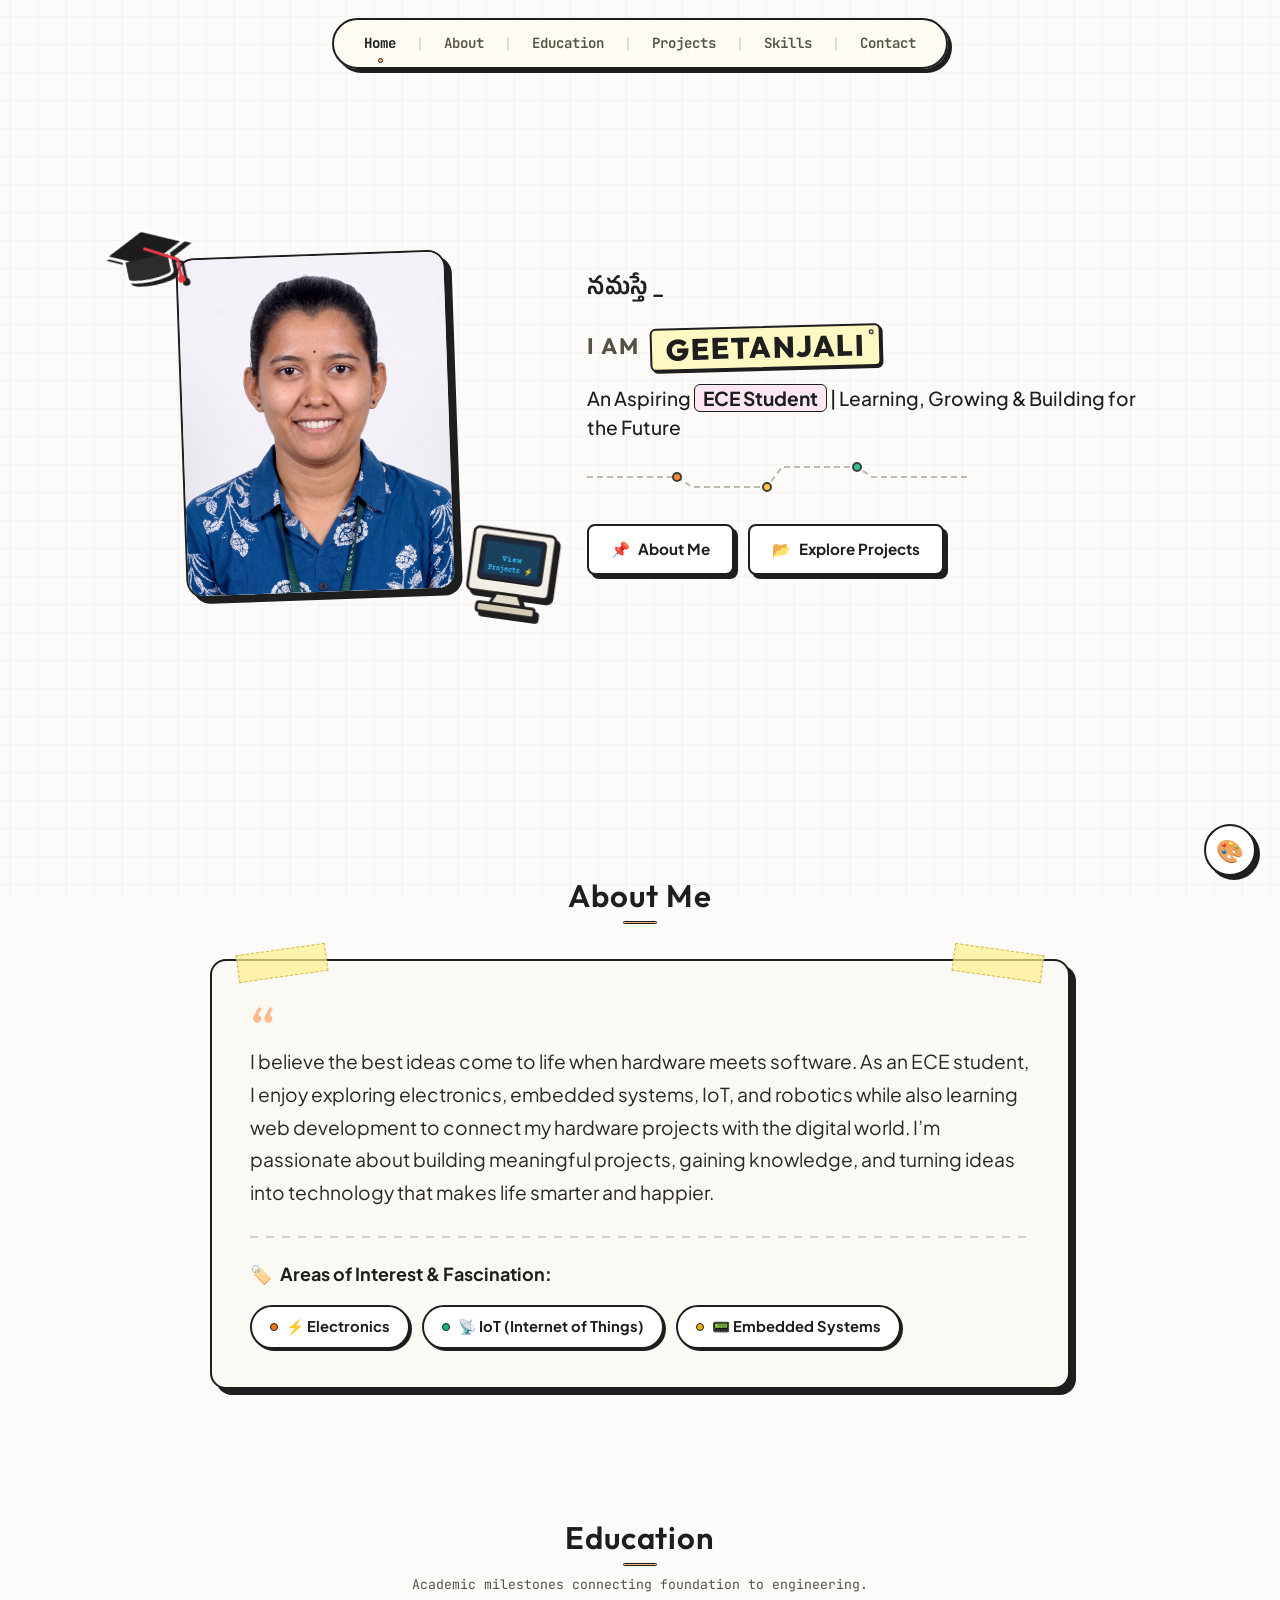
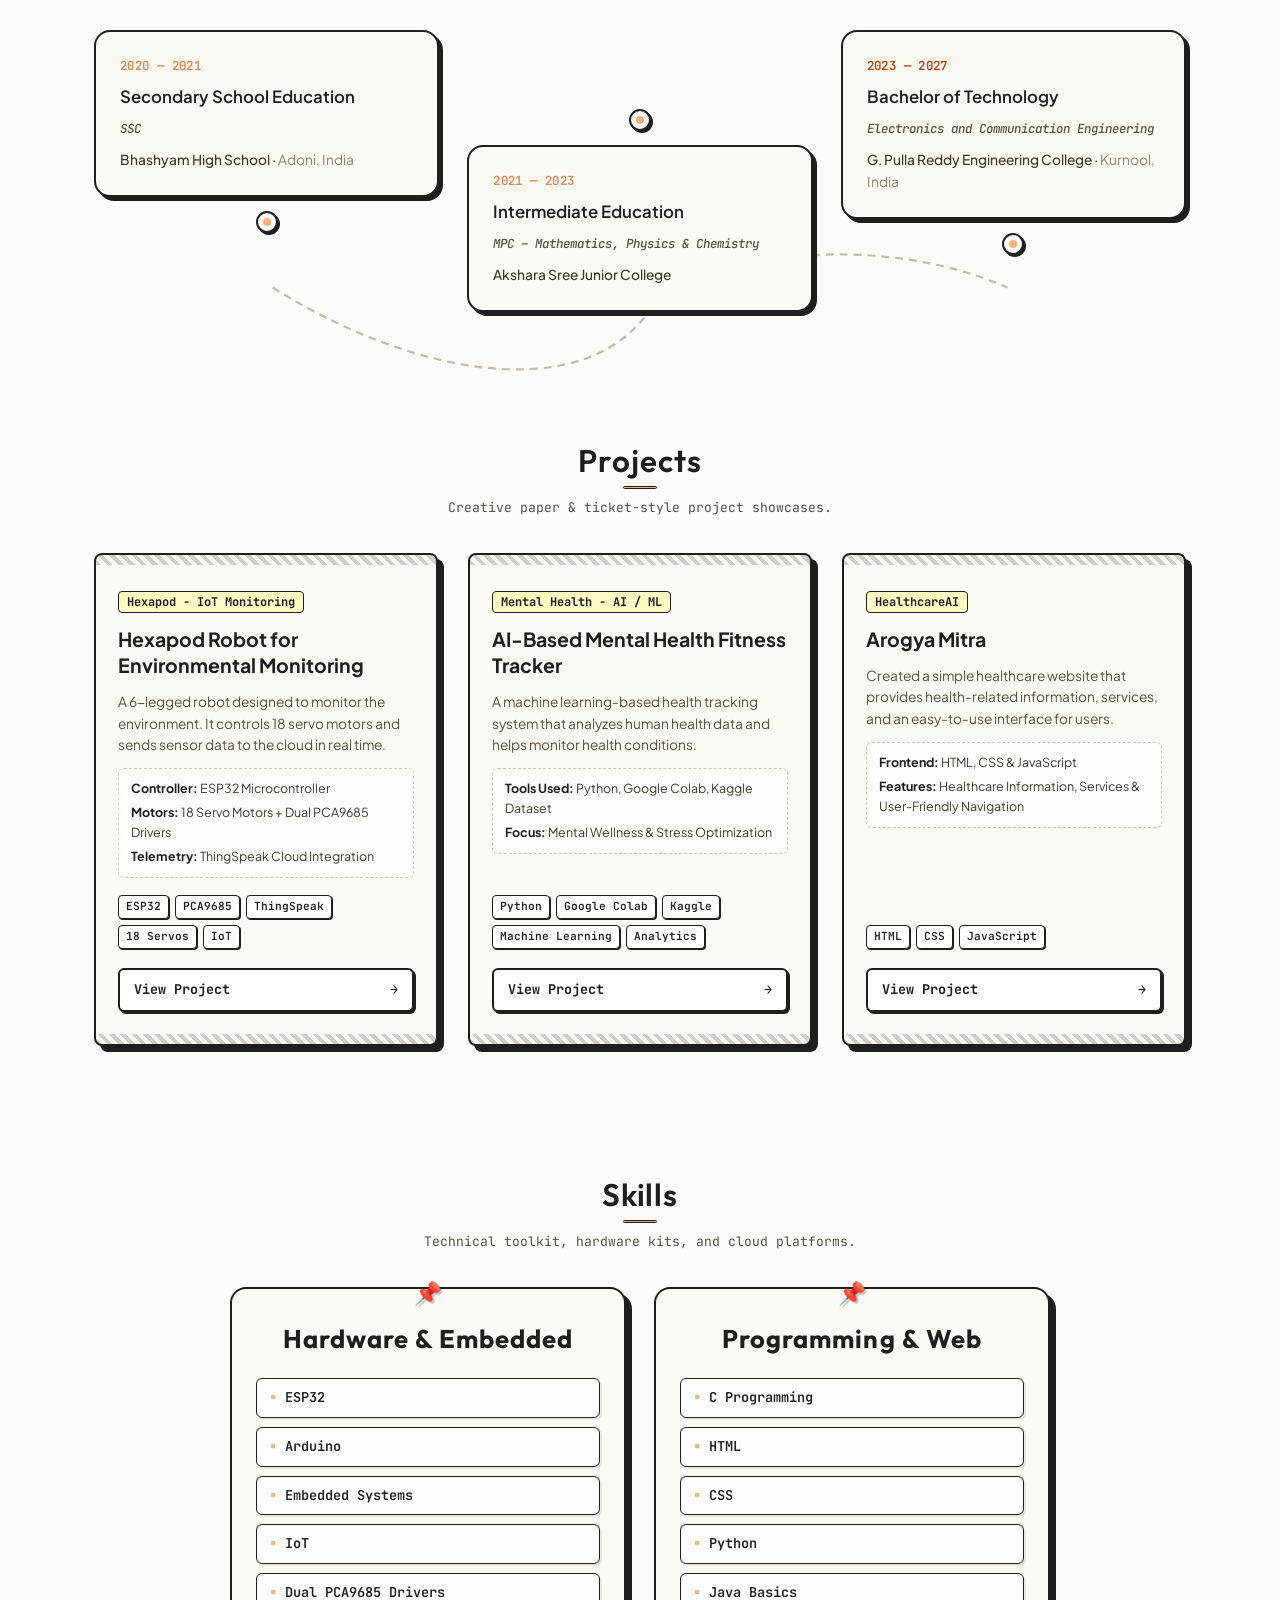
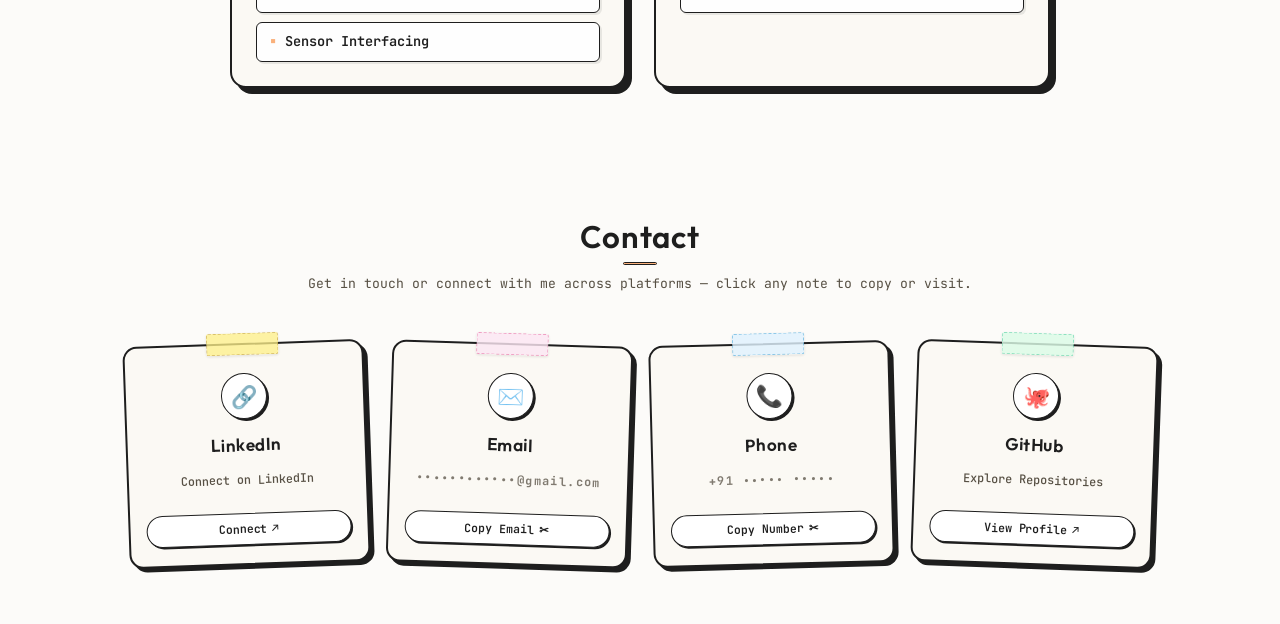
==== commit d70ee788: "Update index.html" ====
--- a/index.html
+++ b/index.html
@@ -53,7 +53,7 @@
 
           <!-- Profile Image -->
           <div class="profile-image-card" id="profileStamp">
-            <img src="geetanjali.jpg" alt="Geetanjali - Aspiring ECE Student" class="profile-photo-img" />
+            <img src="./Image/Photo.png" alt="Geetanjali - Aspiring ECE Student" class="profile-photo-img" />
           </div>
 
           <!-- Scrapbook Sticker: Graduation Cap -->
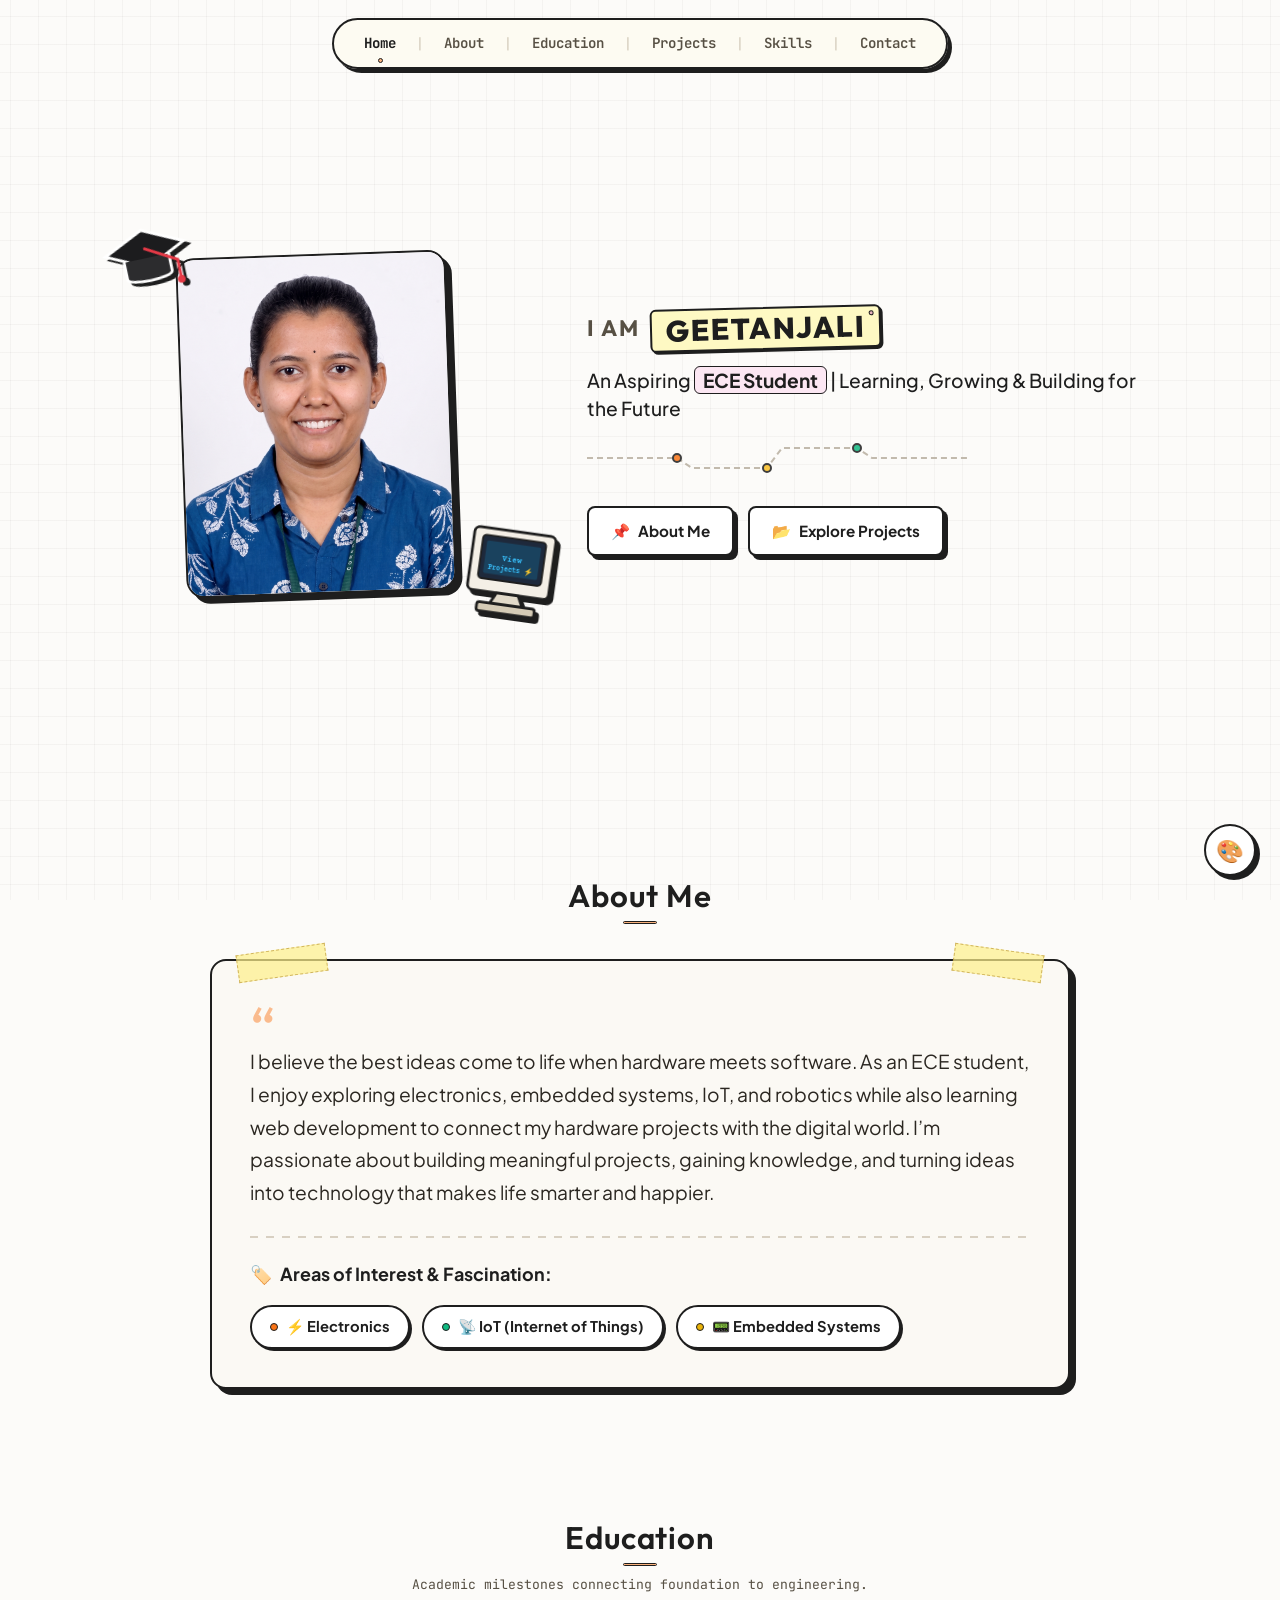
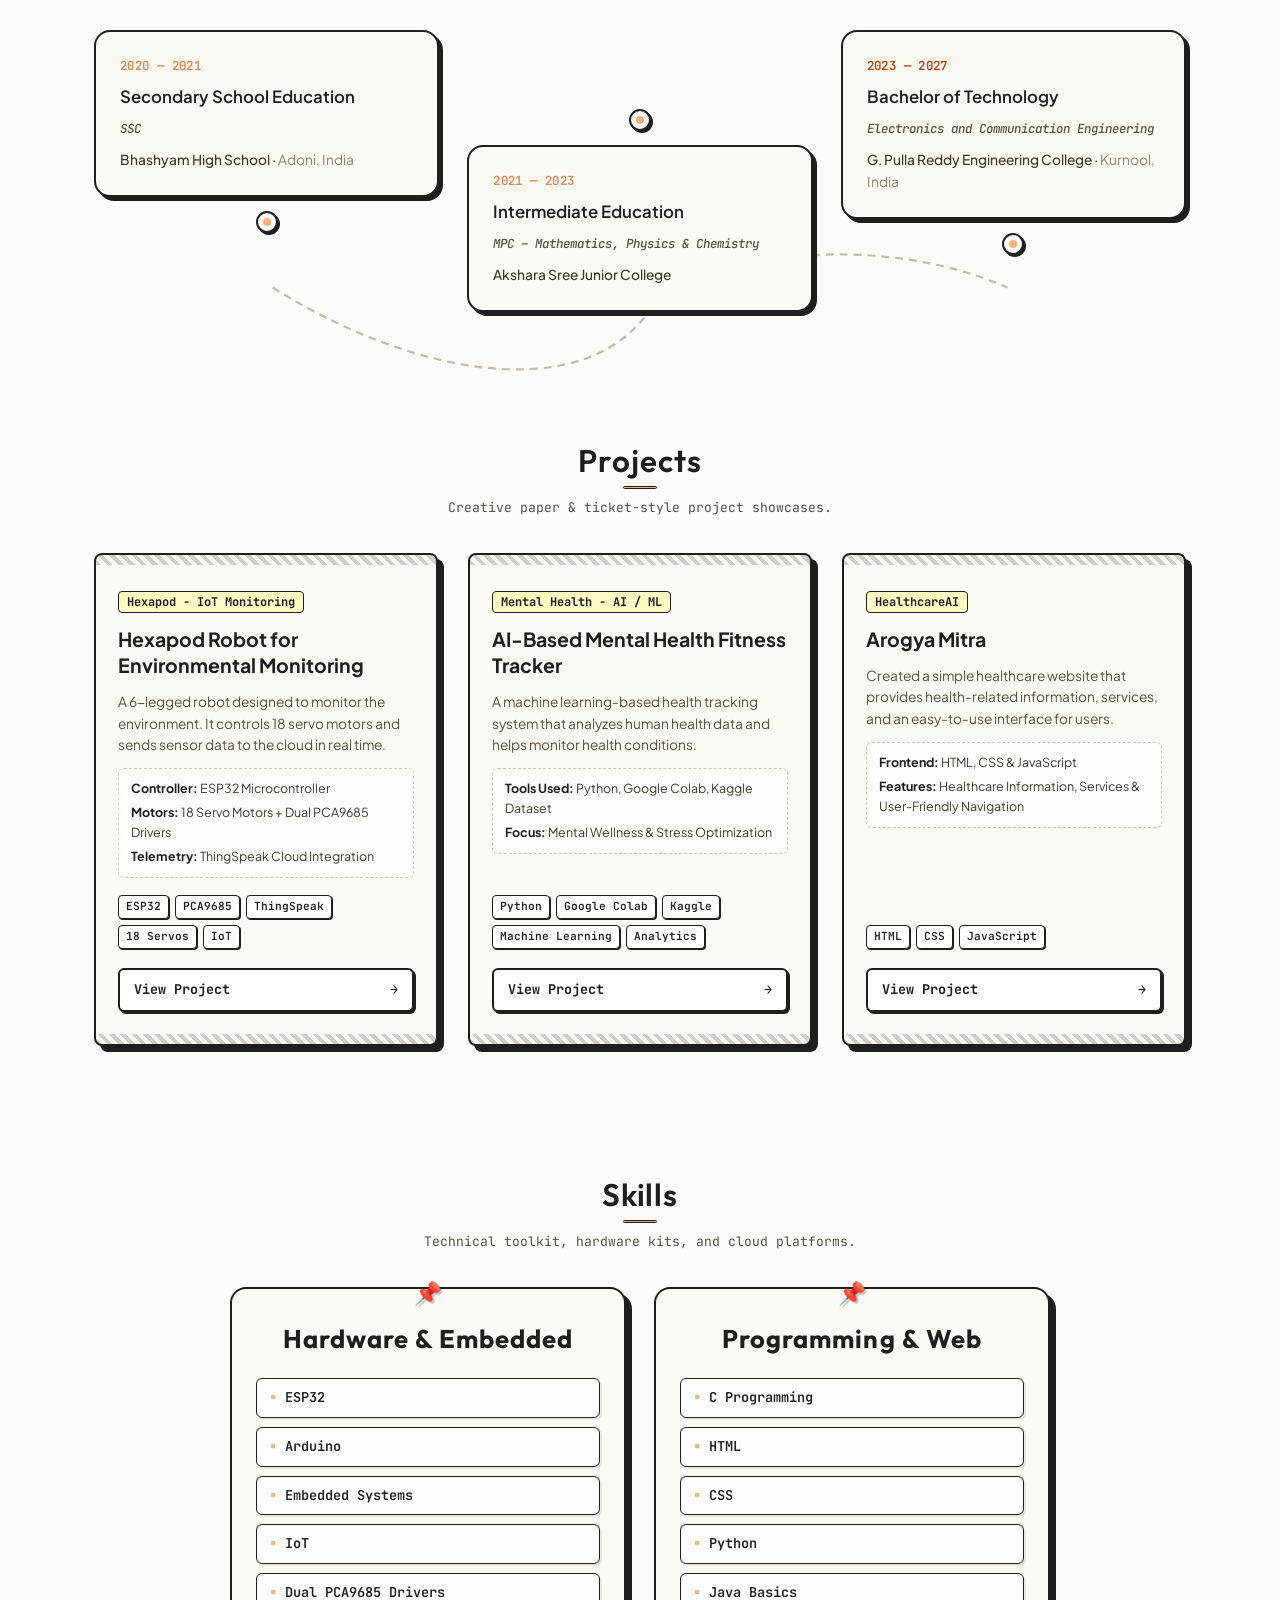
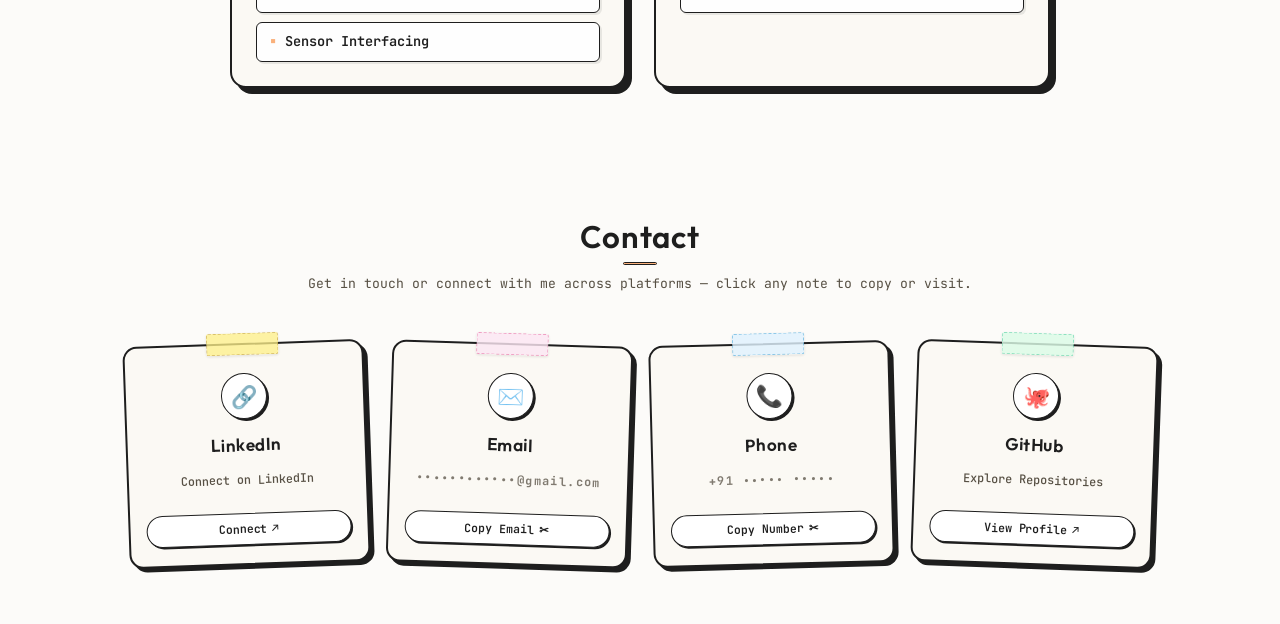
==== commit e1201621: "Clear greeting text in index.html Removed greeting text from the greeting script span." ====
--- a/index.html
+++ b/index.html
@@ -92,7 +92,7 @@
           <!-- Cultural / Greeting Tag -->
           <!-- EDIT HERE: Customize greeting if desired -->
           <div class="greeting-wrapper">
-            <span class="greeting-script">నమస్తే _</span>
+            <span class="greeting-script"></span>
           </div>
 
           <!-- Giant Paper Cutout Name -->
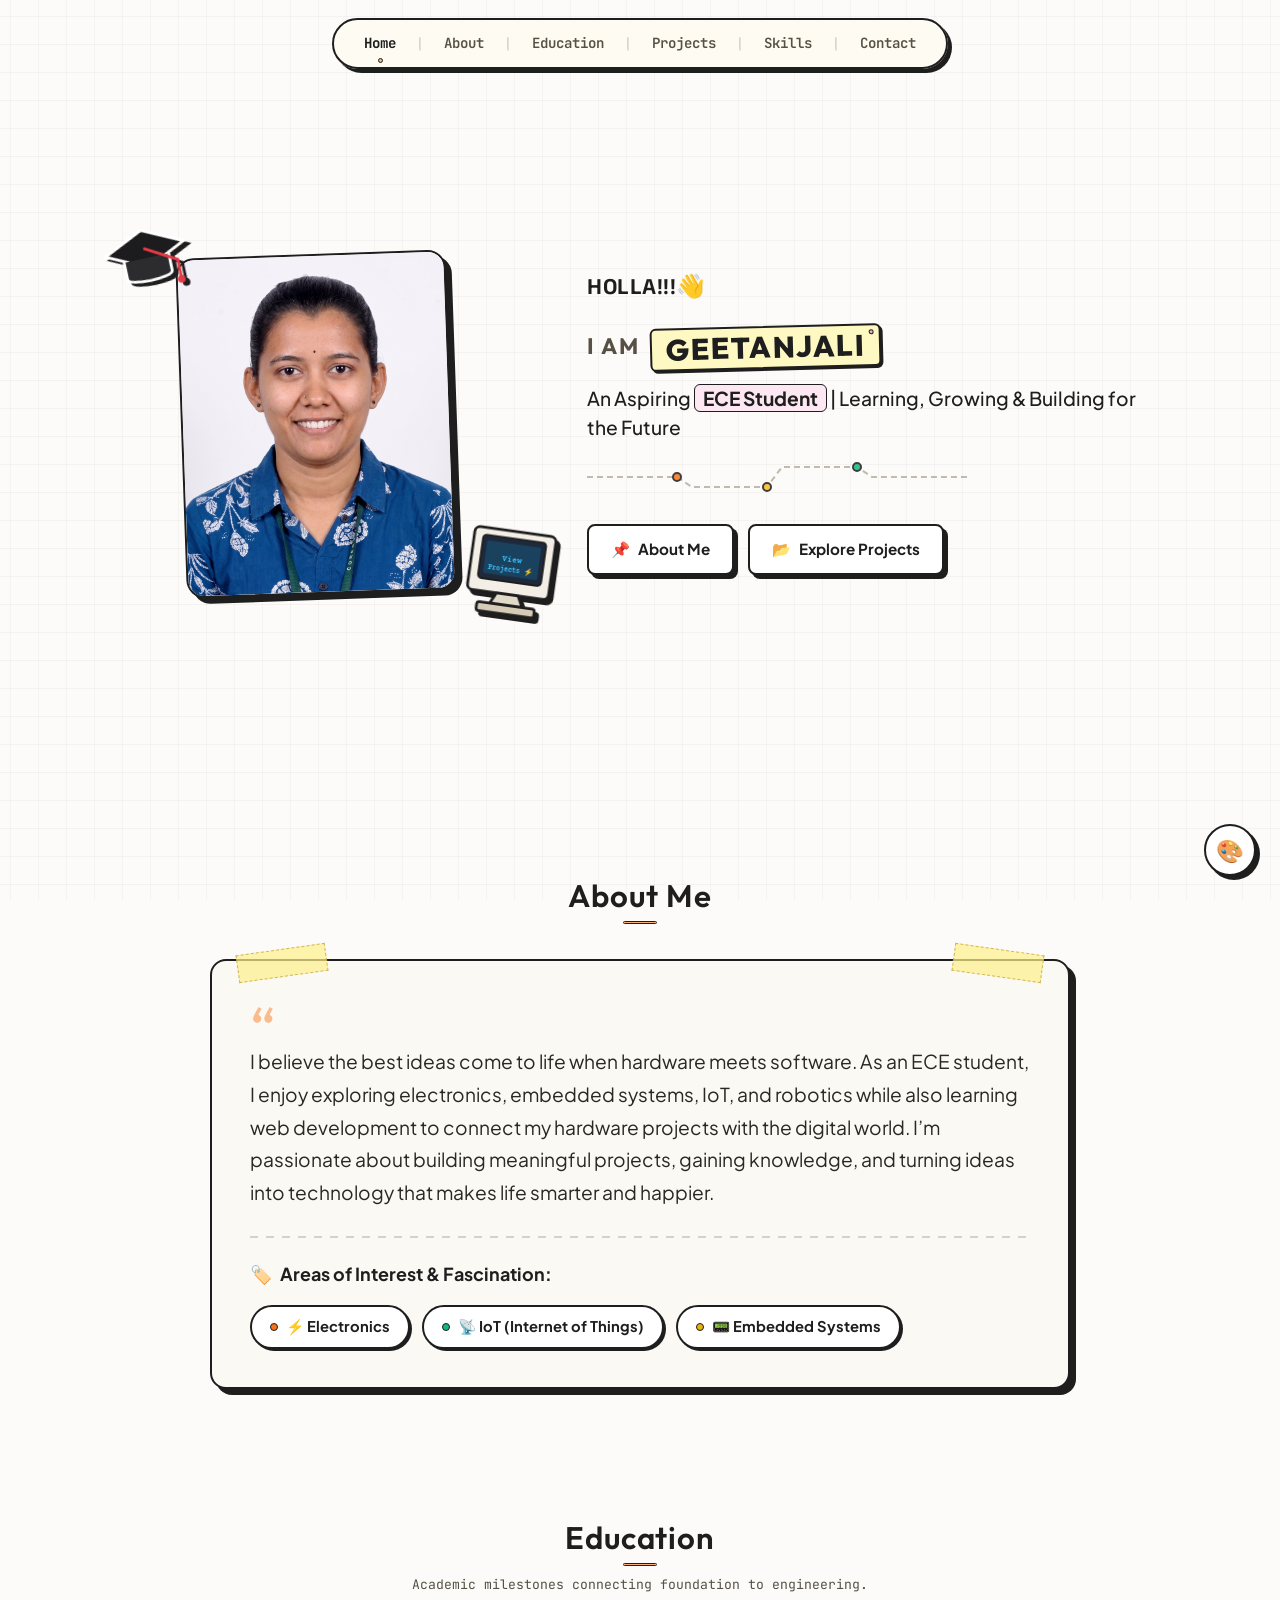
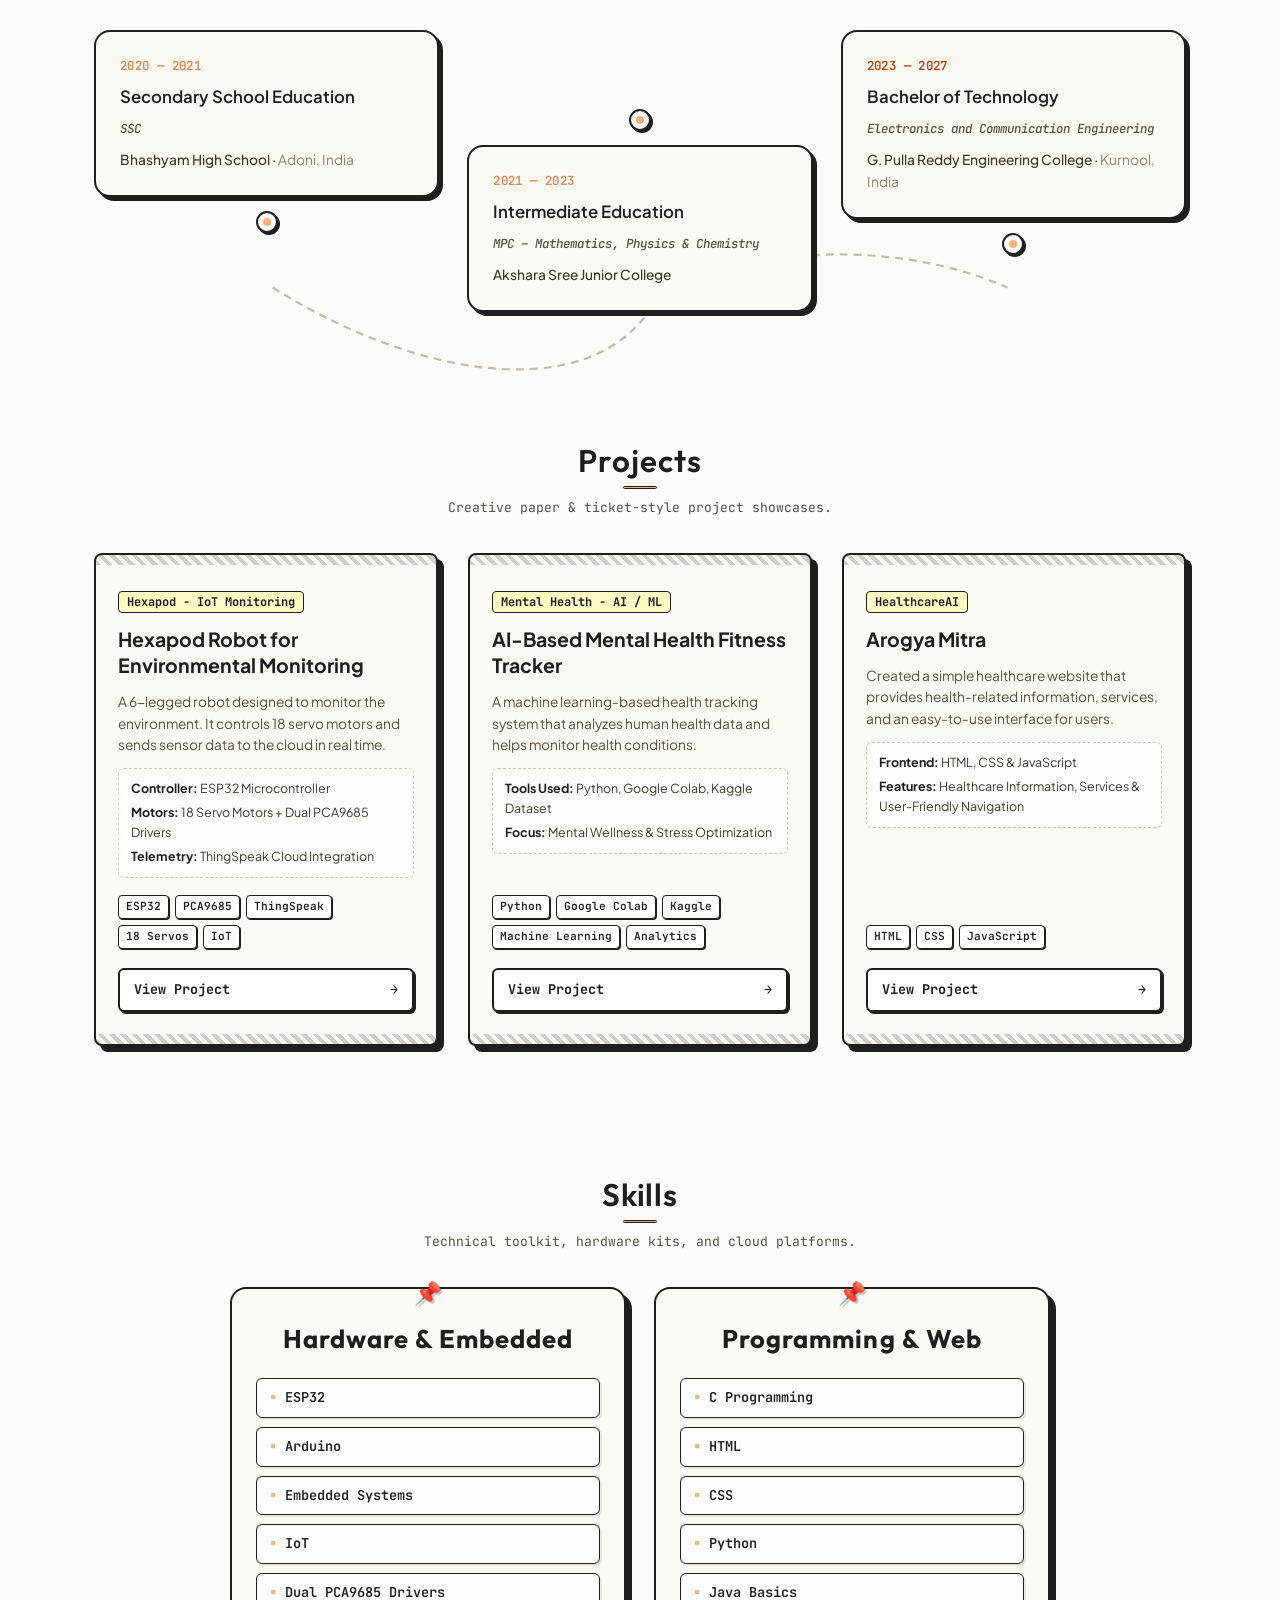
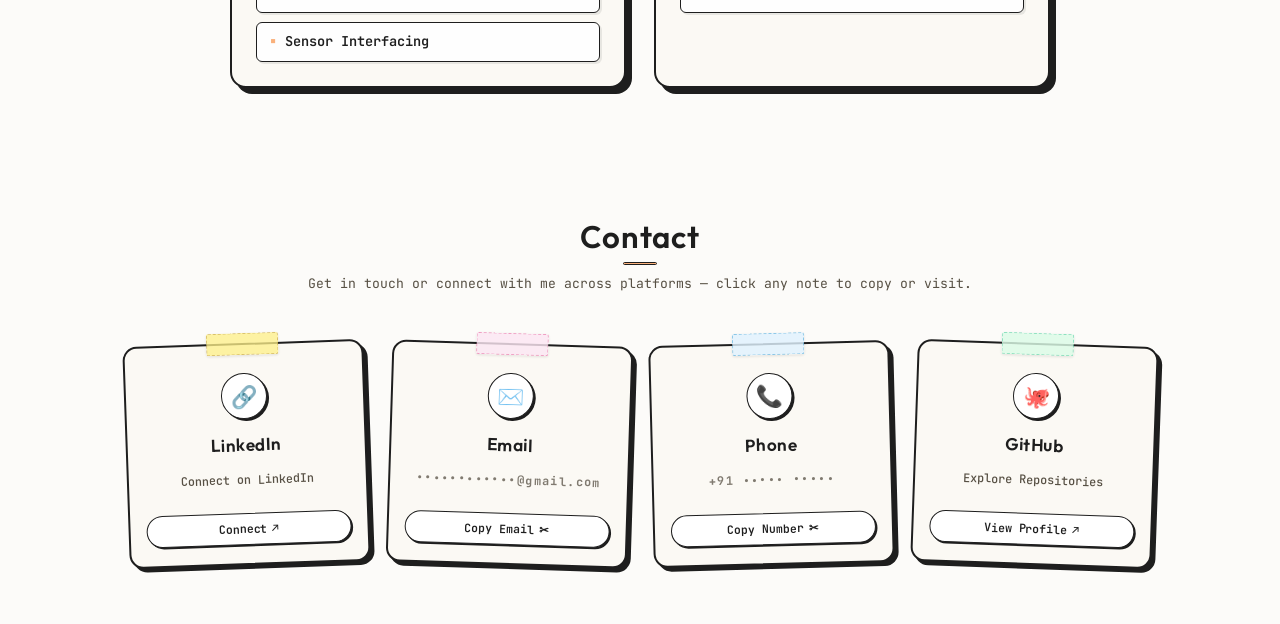
==== commit f263305c: "Update index.html" ====
--- a/index.html
+++ b/index.html
@@ -92,7 +92,7 @@
           <!-- Cultural / Greeting Tag -->
           <!-- EDIT HERE: Customize greeting if desired -->
           <div class="greeting-wrapper">
-            <span class="greeting-script"></span>
+            <span class="greeting-script">HOLLA!!!👋</span>
           </div>
 
           <!-- Giant Paper Cutout Name -->
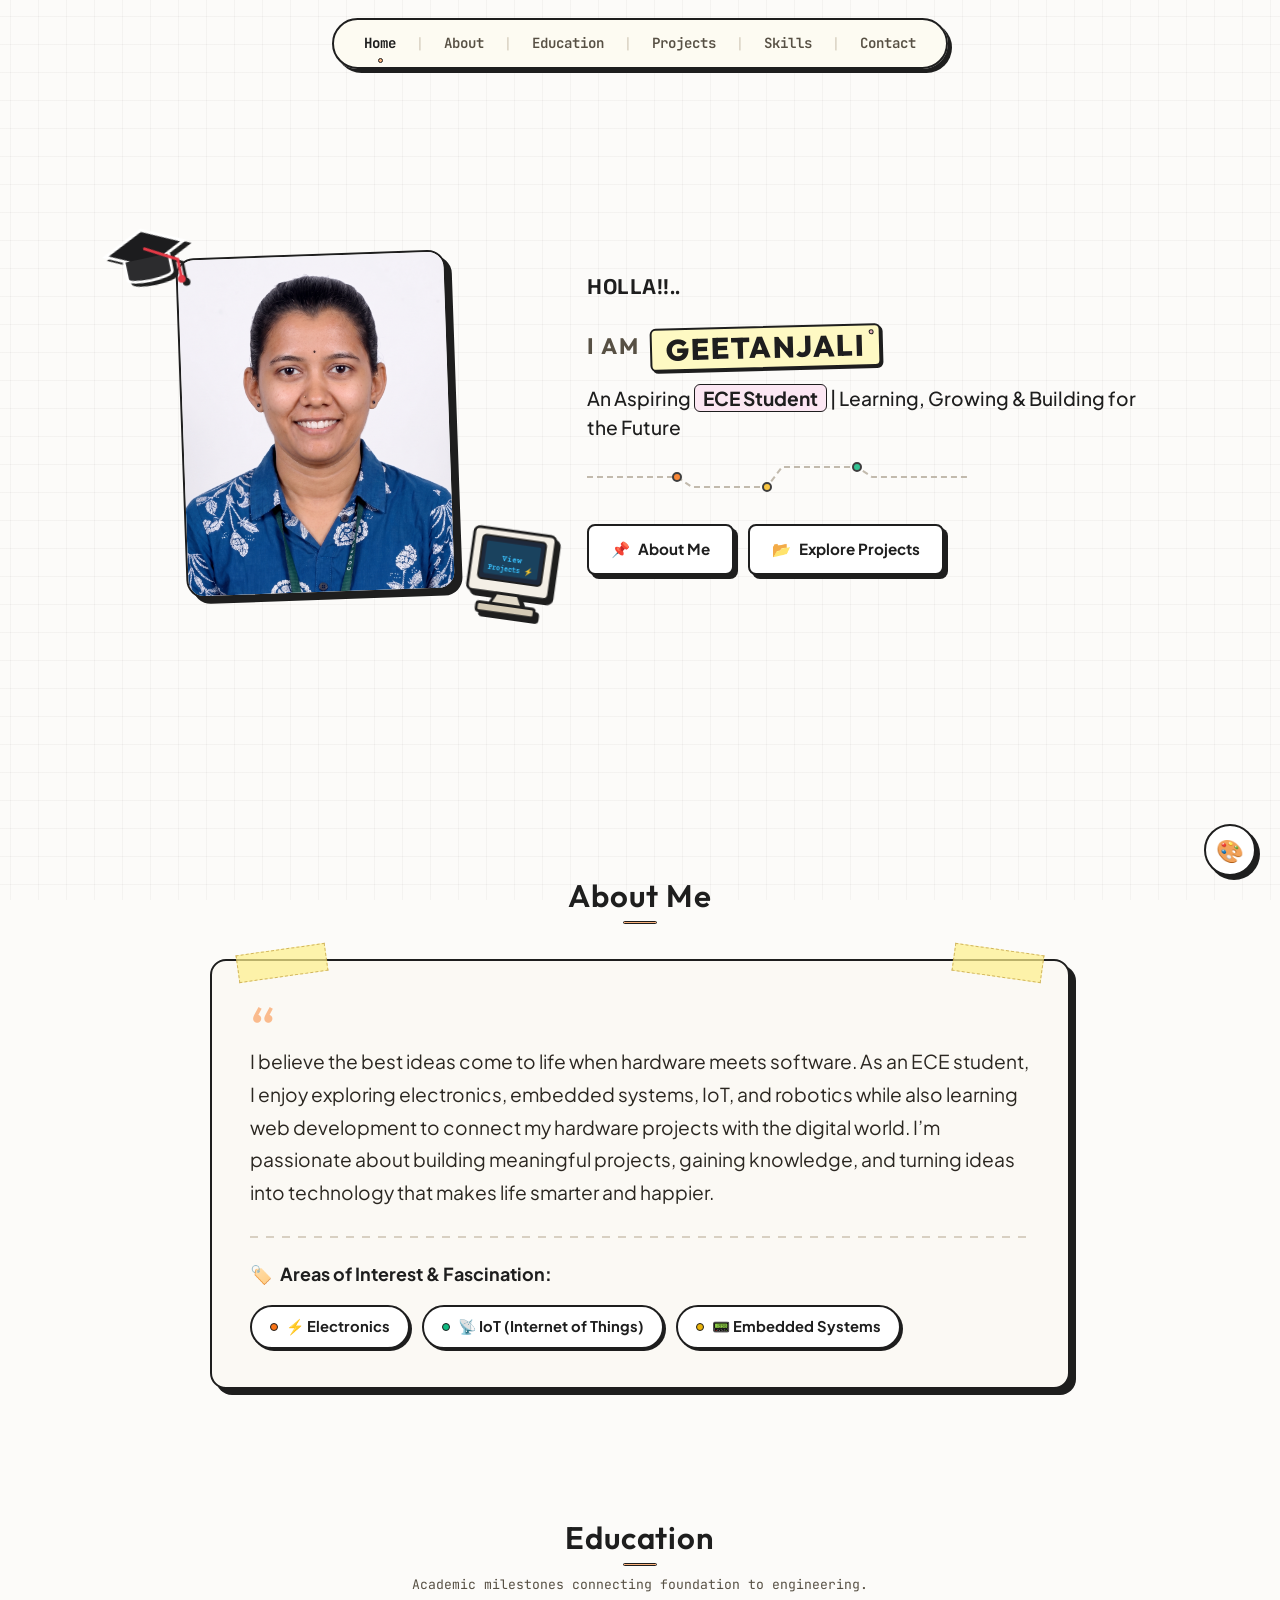
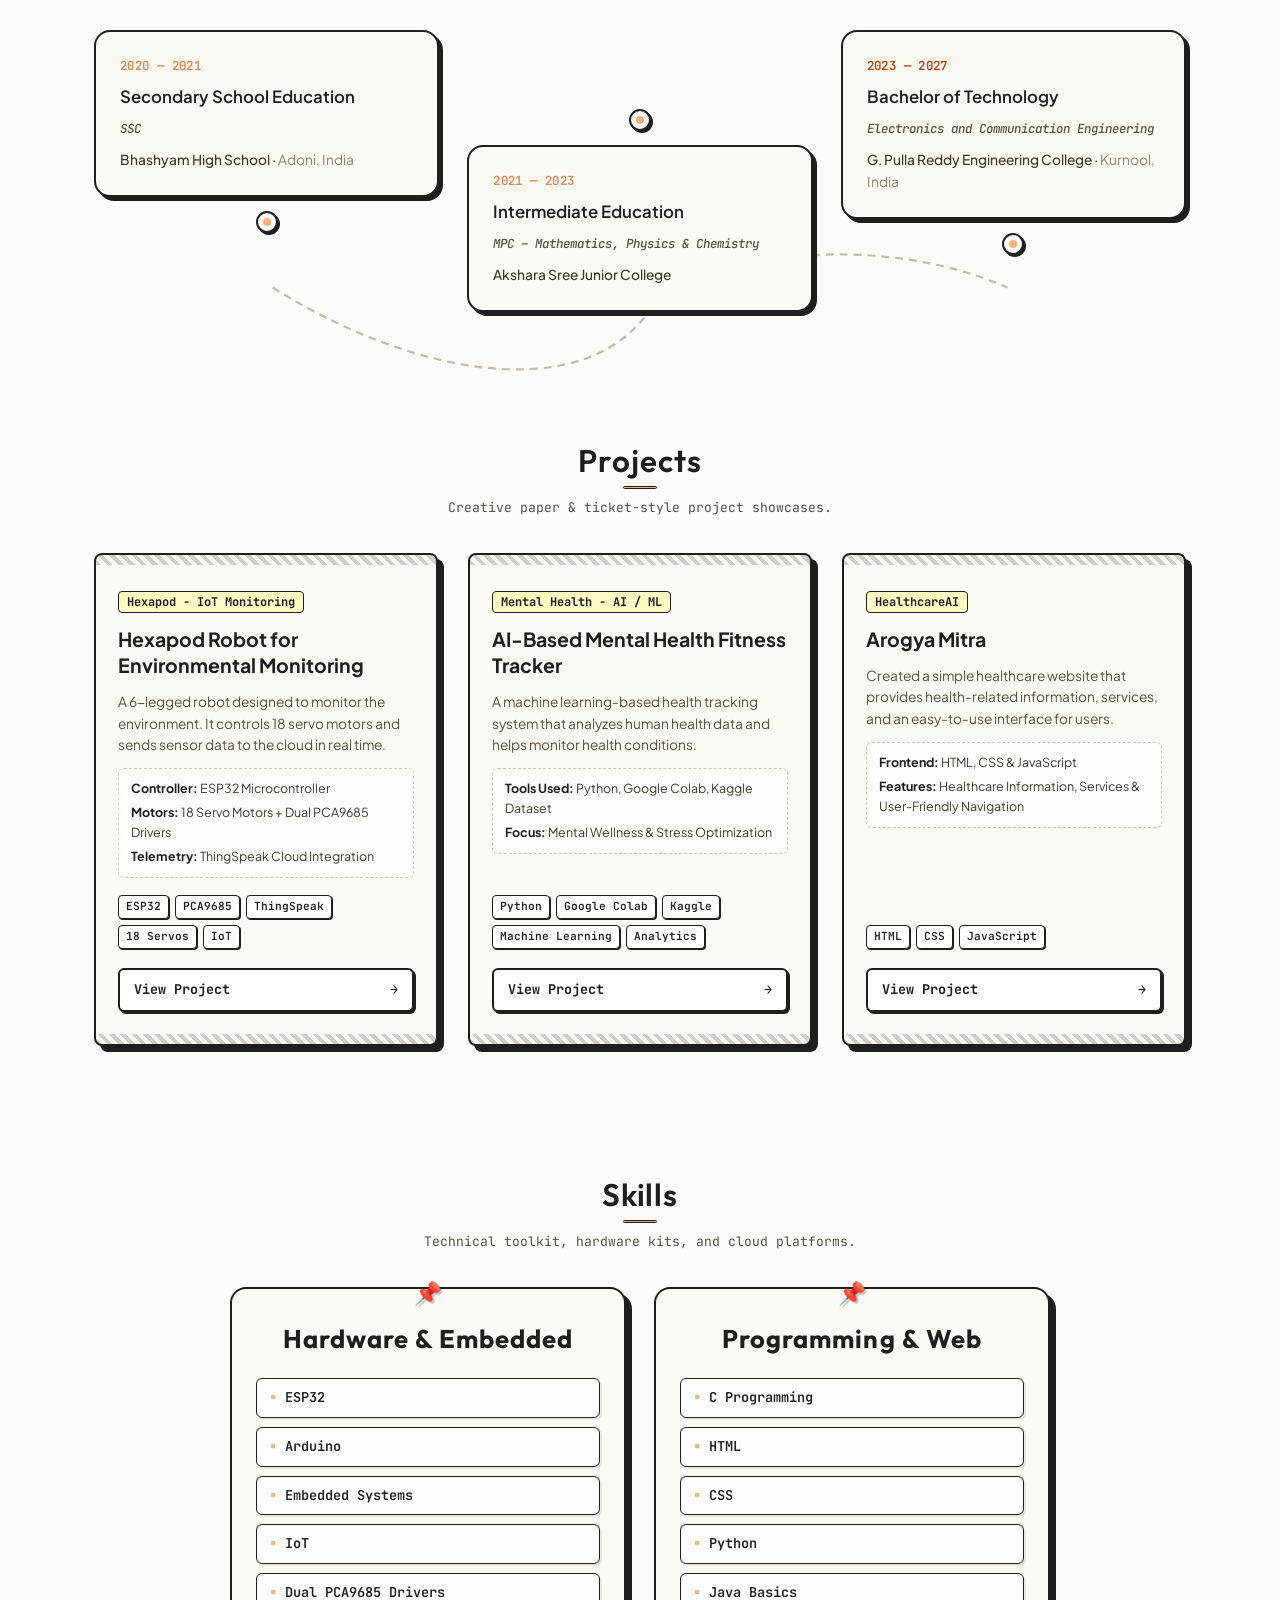
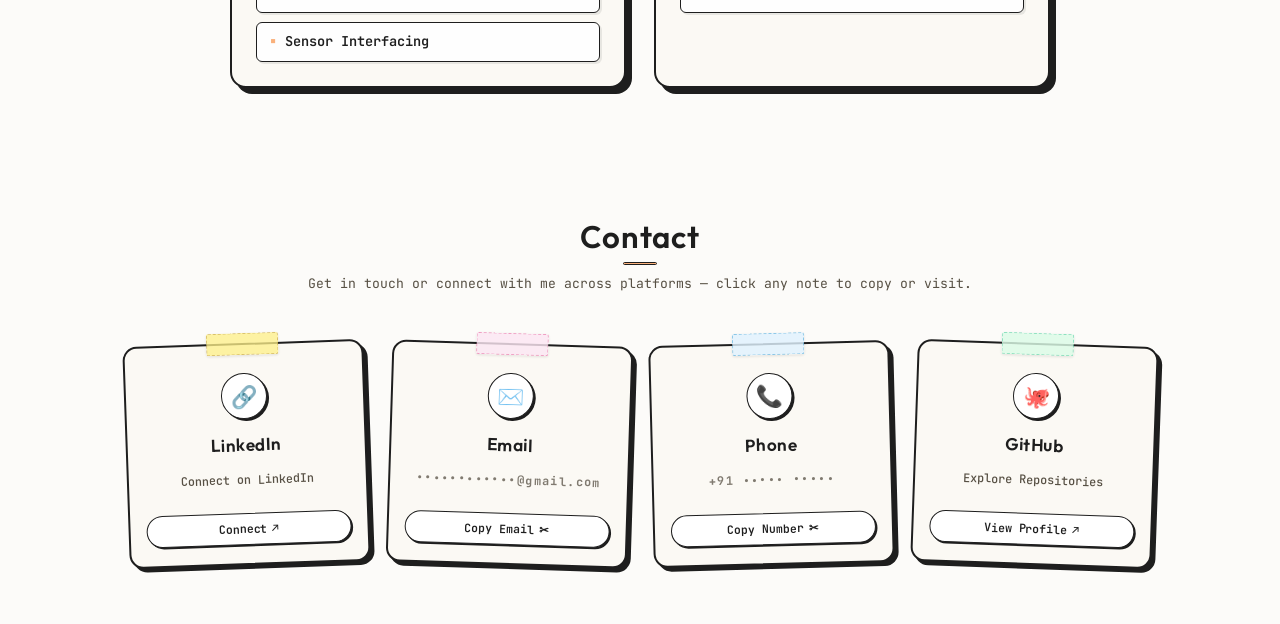
==== commit 97b29250: "Update greeting text in index.html" ====
--- a/index.html
+++ b/index.html
@@ -92,7 +92,7 @@
           <!-- Cultural / Greeting Tag -->
           <!-- EDIT HERE: Customize greeting if desired -->
           <div class="greeting-wrapper">
-            <span class="greeting-script">HOLLA!!!👋</span>
+            <span class="greeting-script">HOLLA!!..</span>
           </div>
 
           <!-- Giant Paper Cutout Name -->
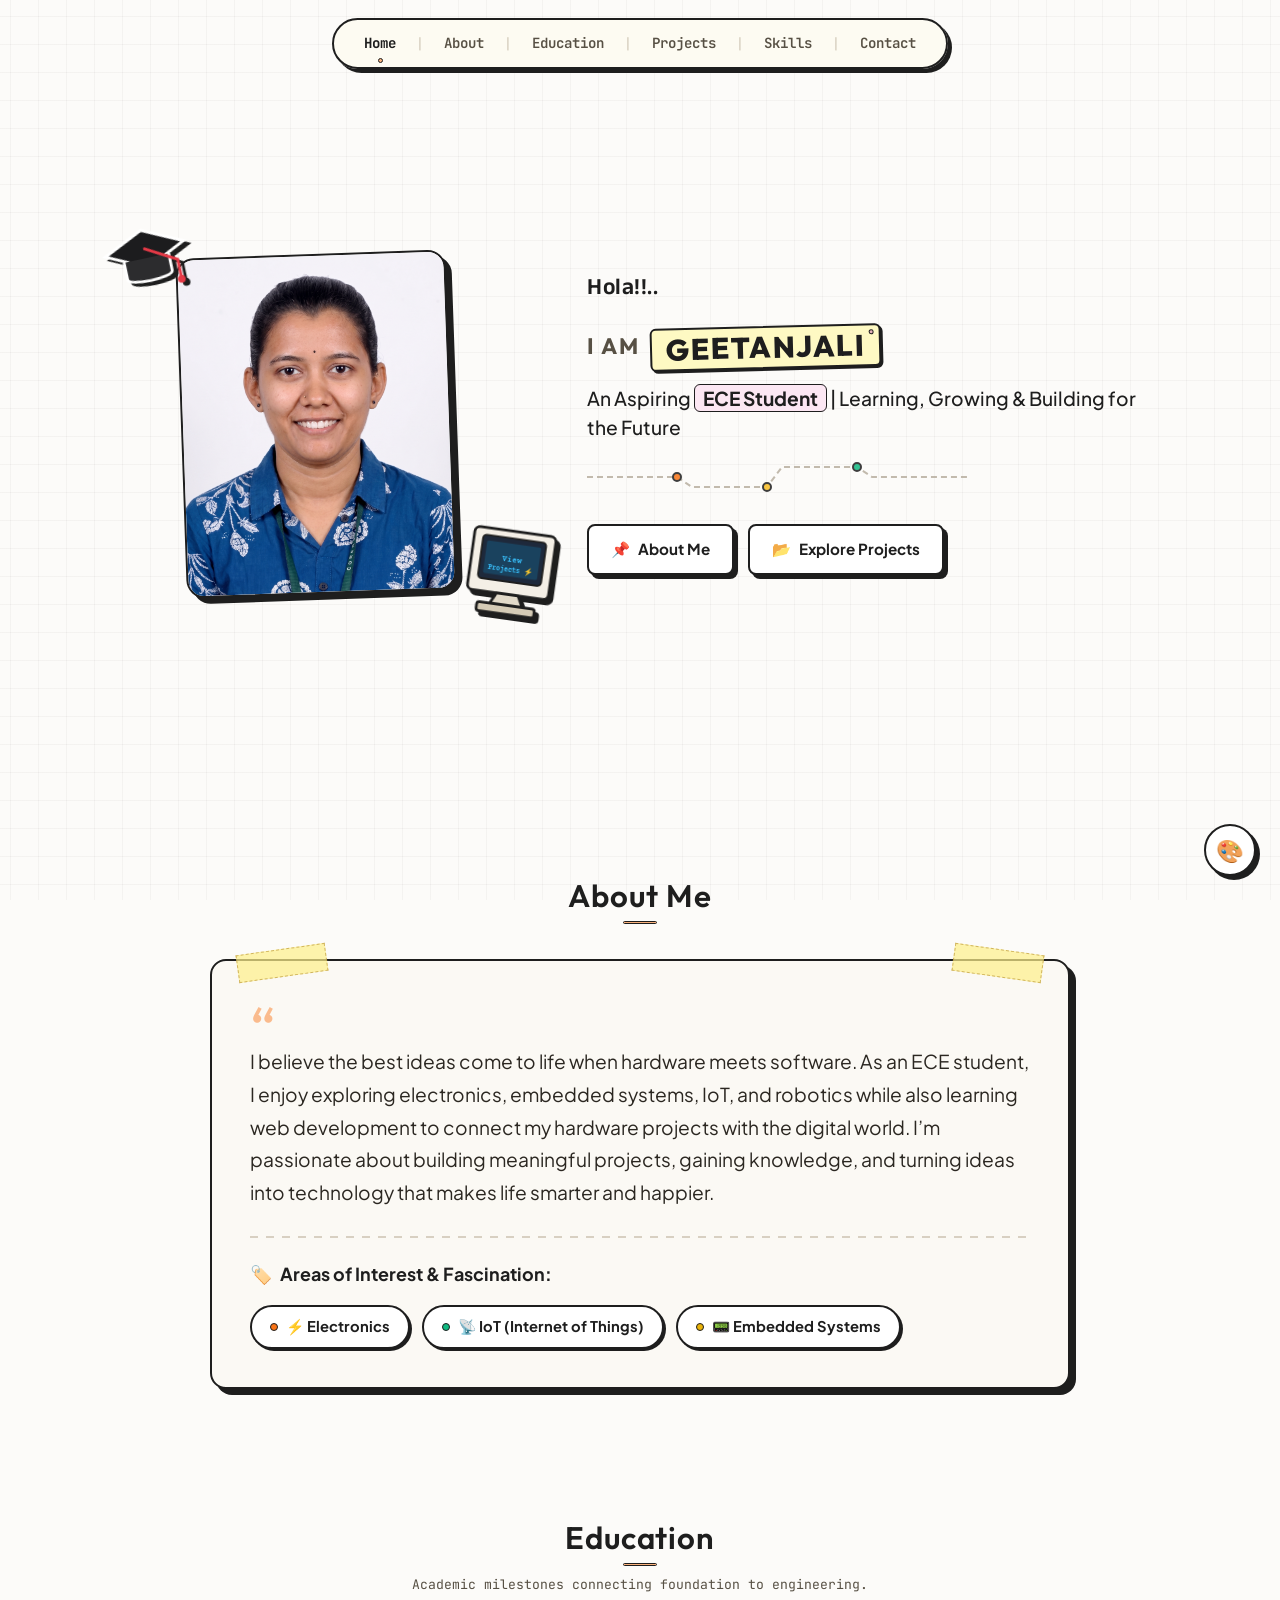
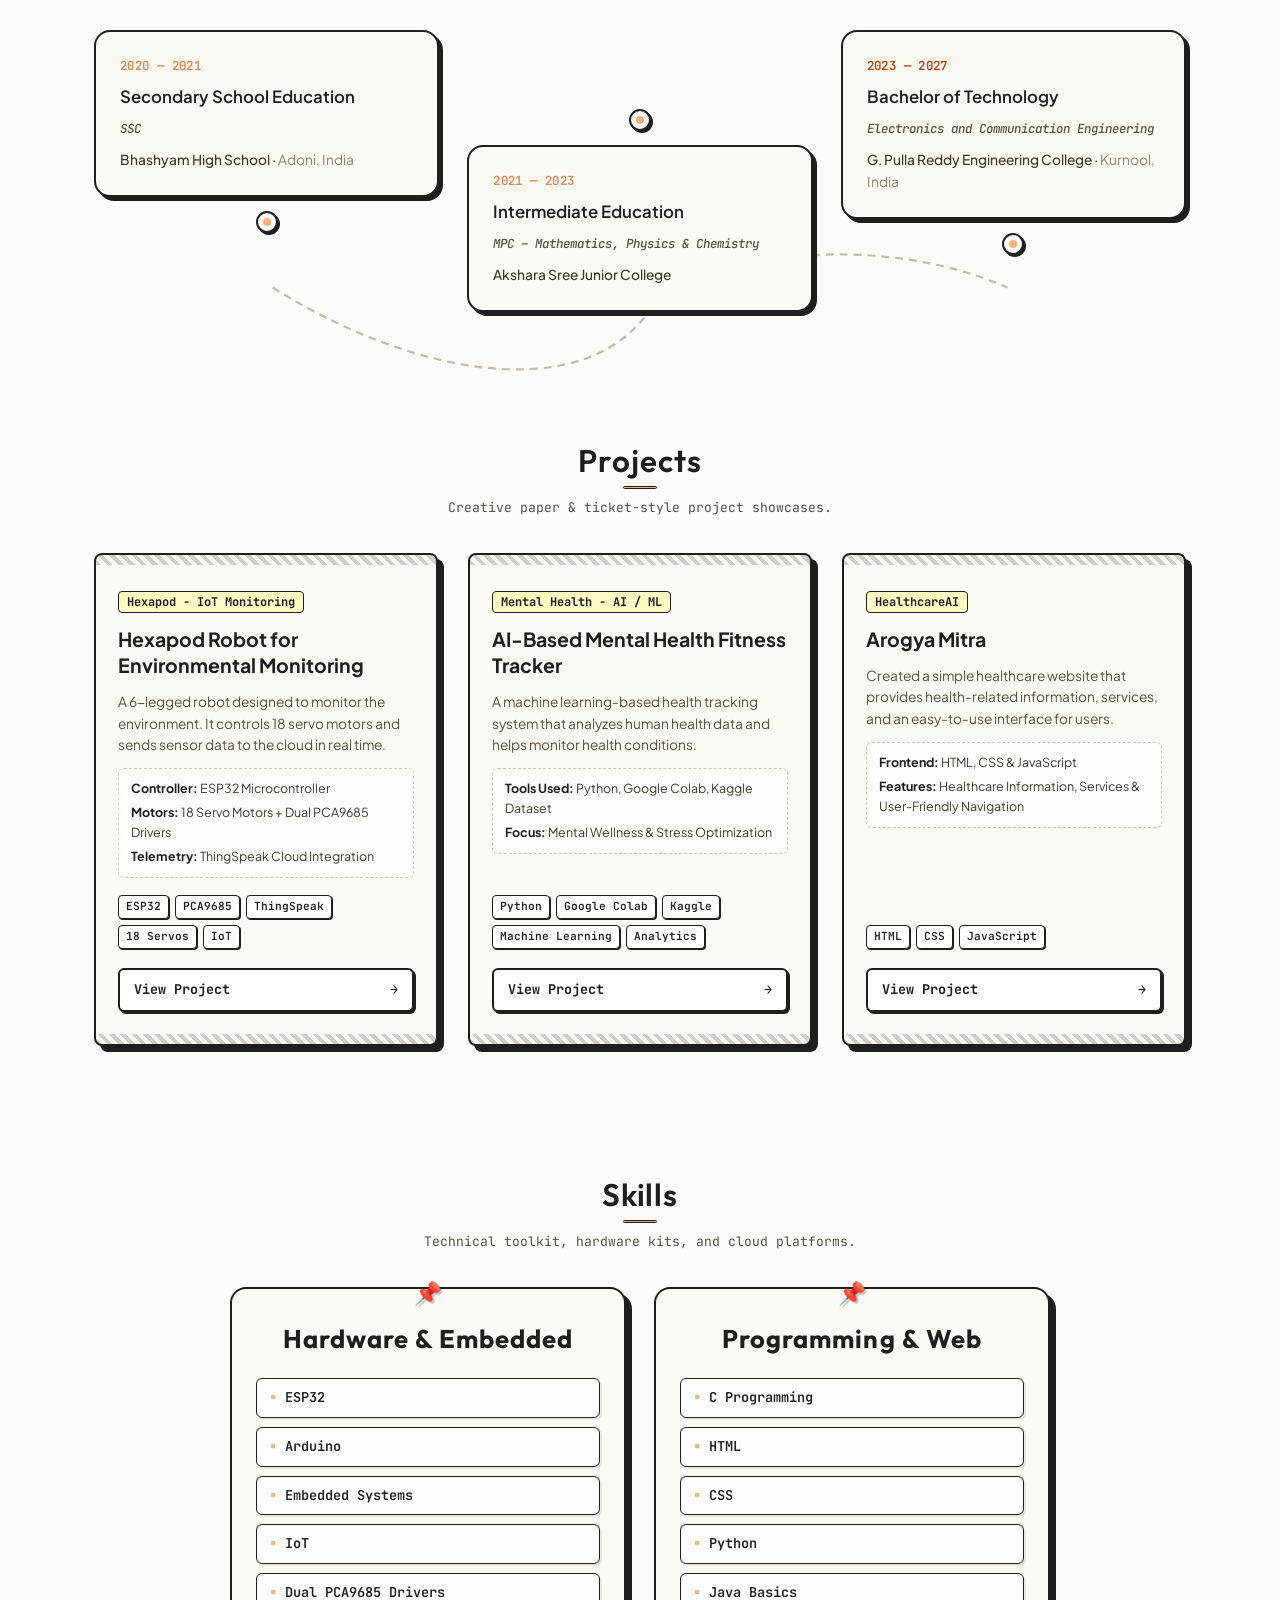
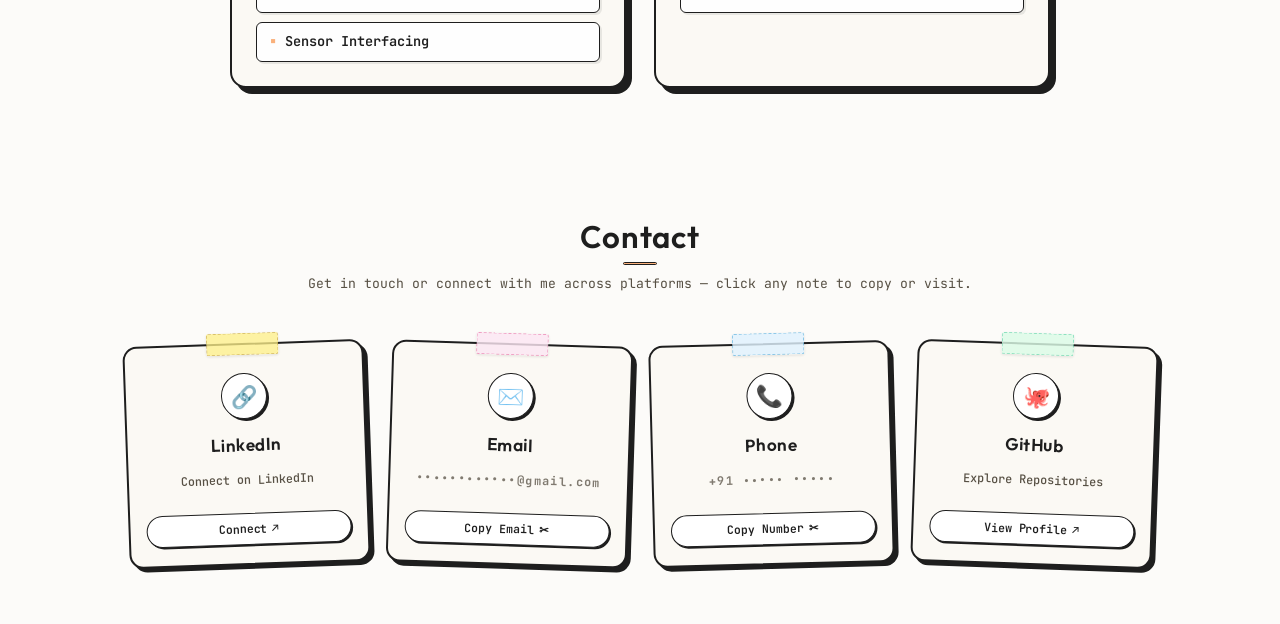
==== commit fb215bd7: "Change greeting from 'HOLLA!!..' to 'Hola!!..'" ====
--- a/index.html
+++ b/index.html
@@ -92,7 +92,7 @@
           <!-- Cultural / Greeting Tag -->
           <!-- EDIT HERE: Customize greeting if desired -->
           <div class="greeting-wrapper">
-            <span class="greeting-script">HOLLA!!..</span>
+            <span class="greeting-script">Hola!!..</span>
           </div>
 
           <!-- Giant Paper Cutout Name -->
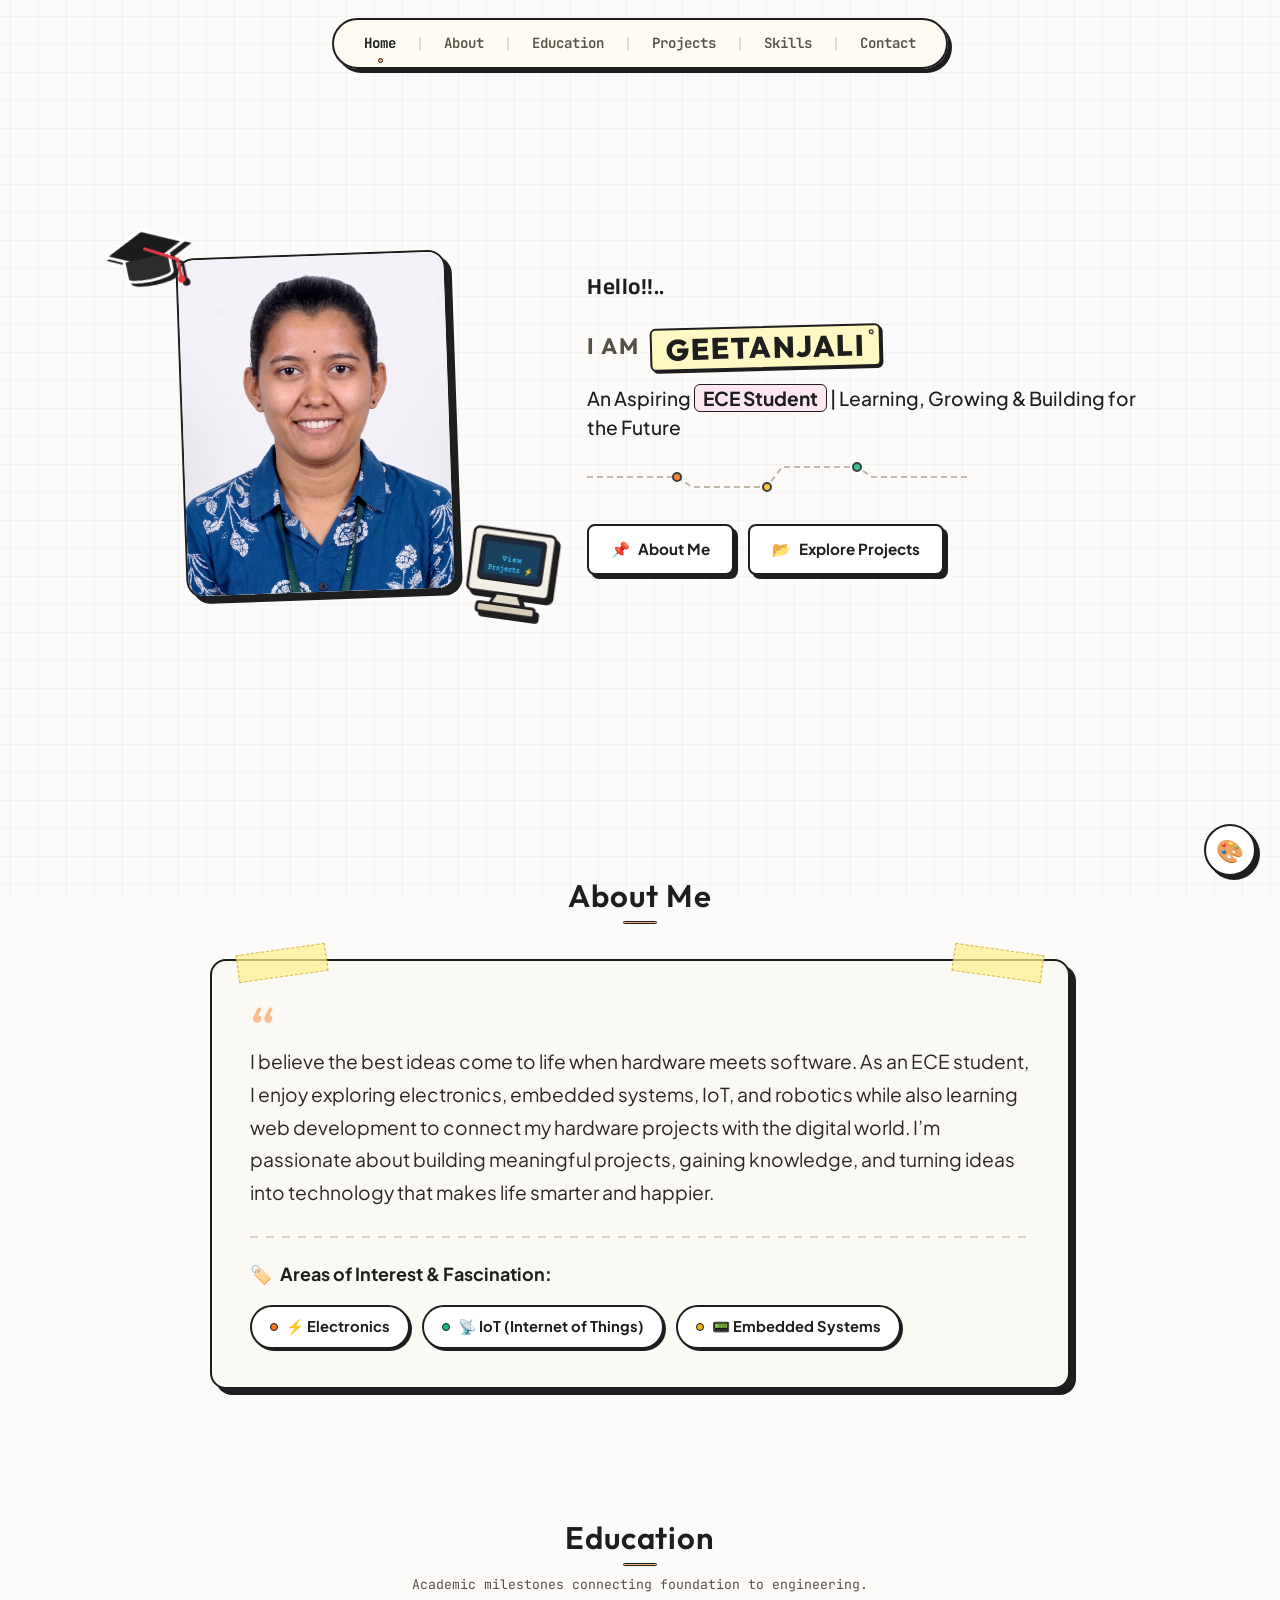
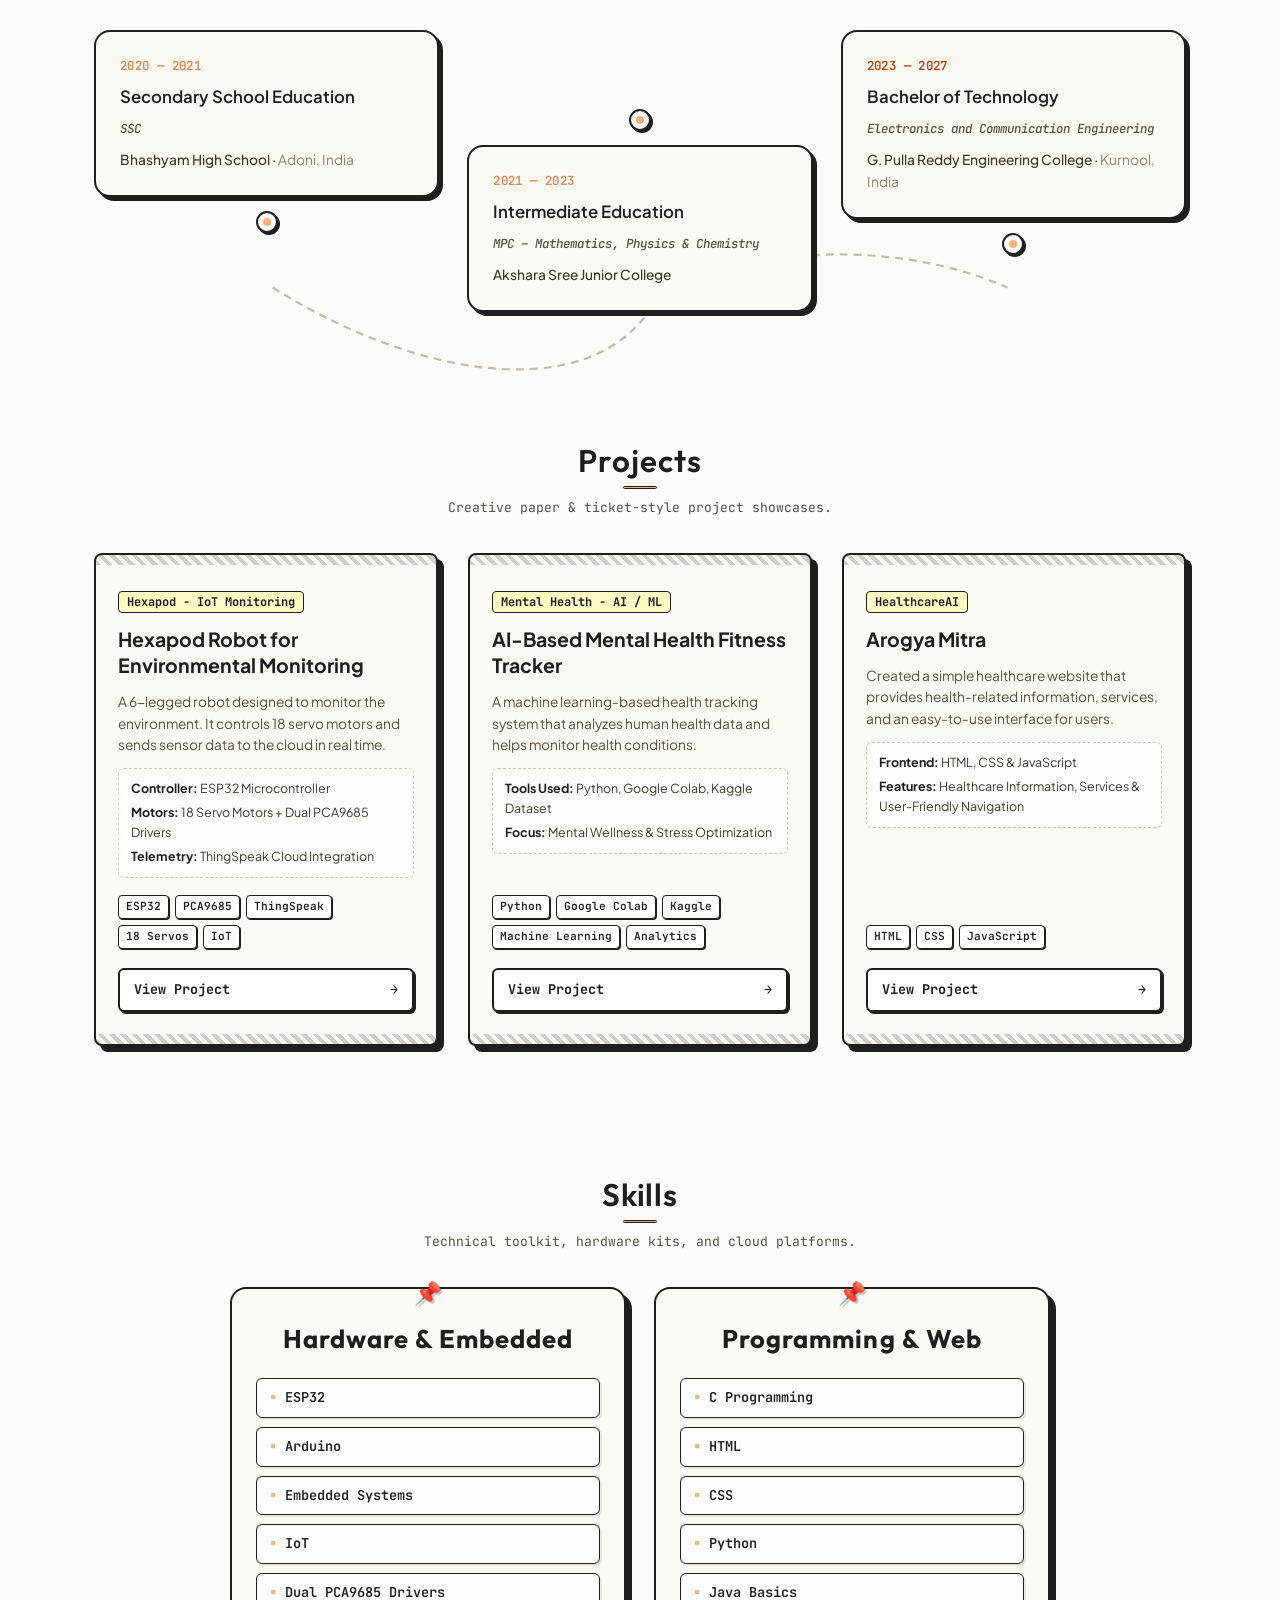
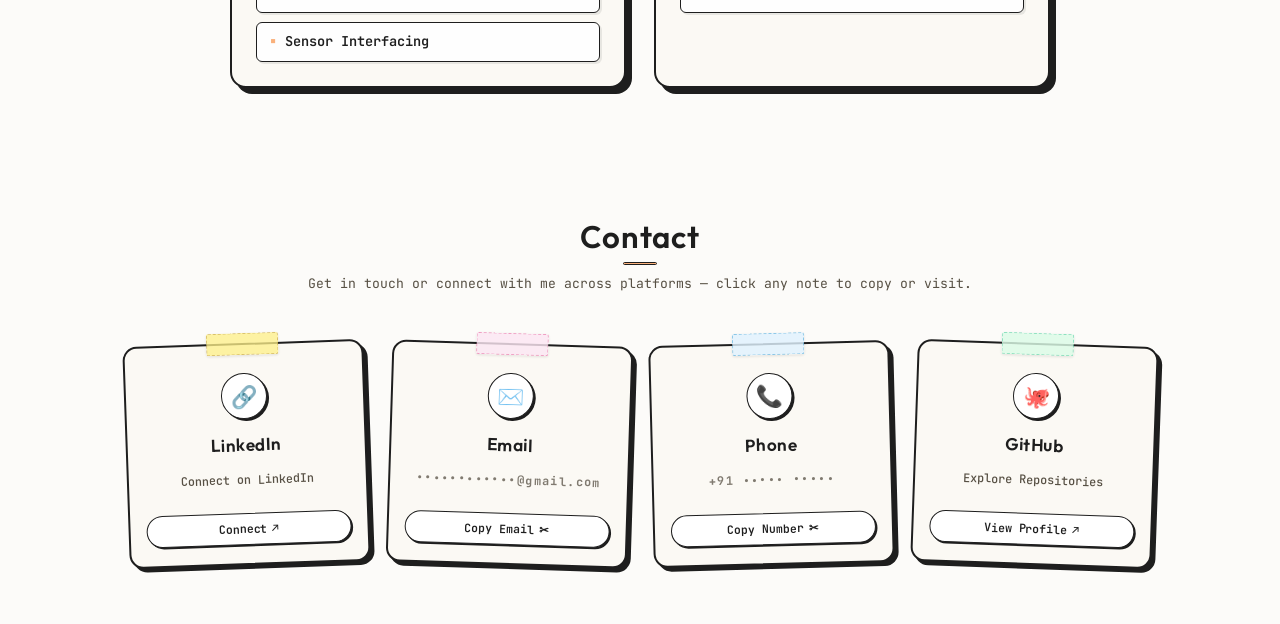
==== commit faee853c: "Change greeting from 'Hola' to 'Hello'" ====
--- a/index.html
+++ b/index.html
@@ -92,7 +92,7 @@
           <!-- Cultural / Greeting Tag -->
           <!-- EDIT HERE: Customize greeting if desired -->
           <div class="greeting-wrapper">
-            <span class="greeting-script">Hola!!..</span>
+            <span class="greeting-script">Hello!!..</span>
           </div>
 
           <!-- Giant Paper Cutout Name -->
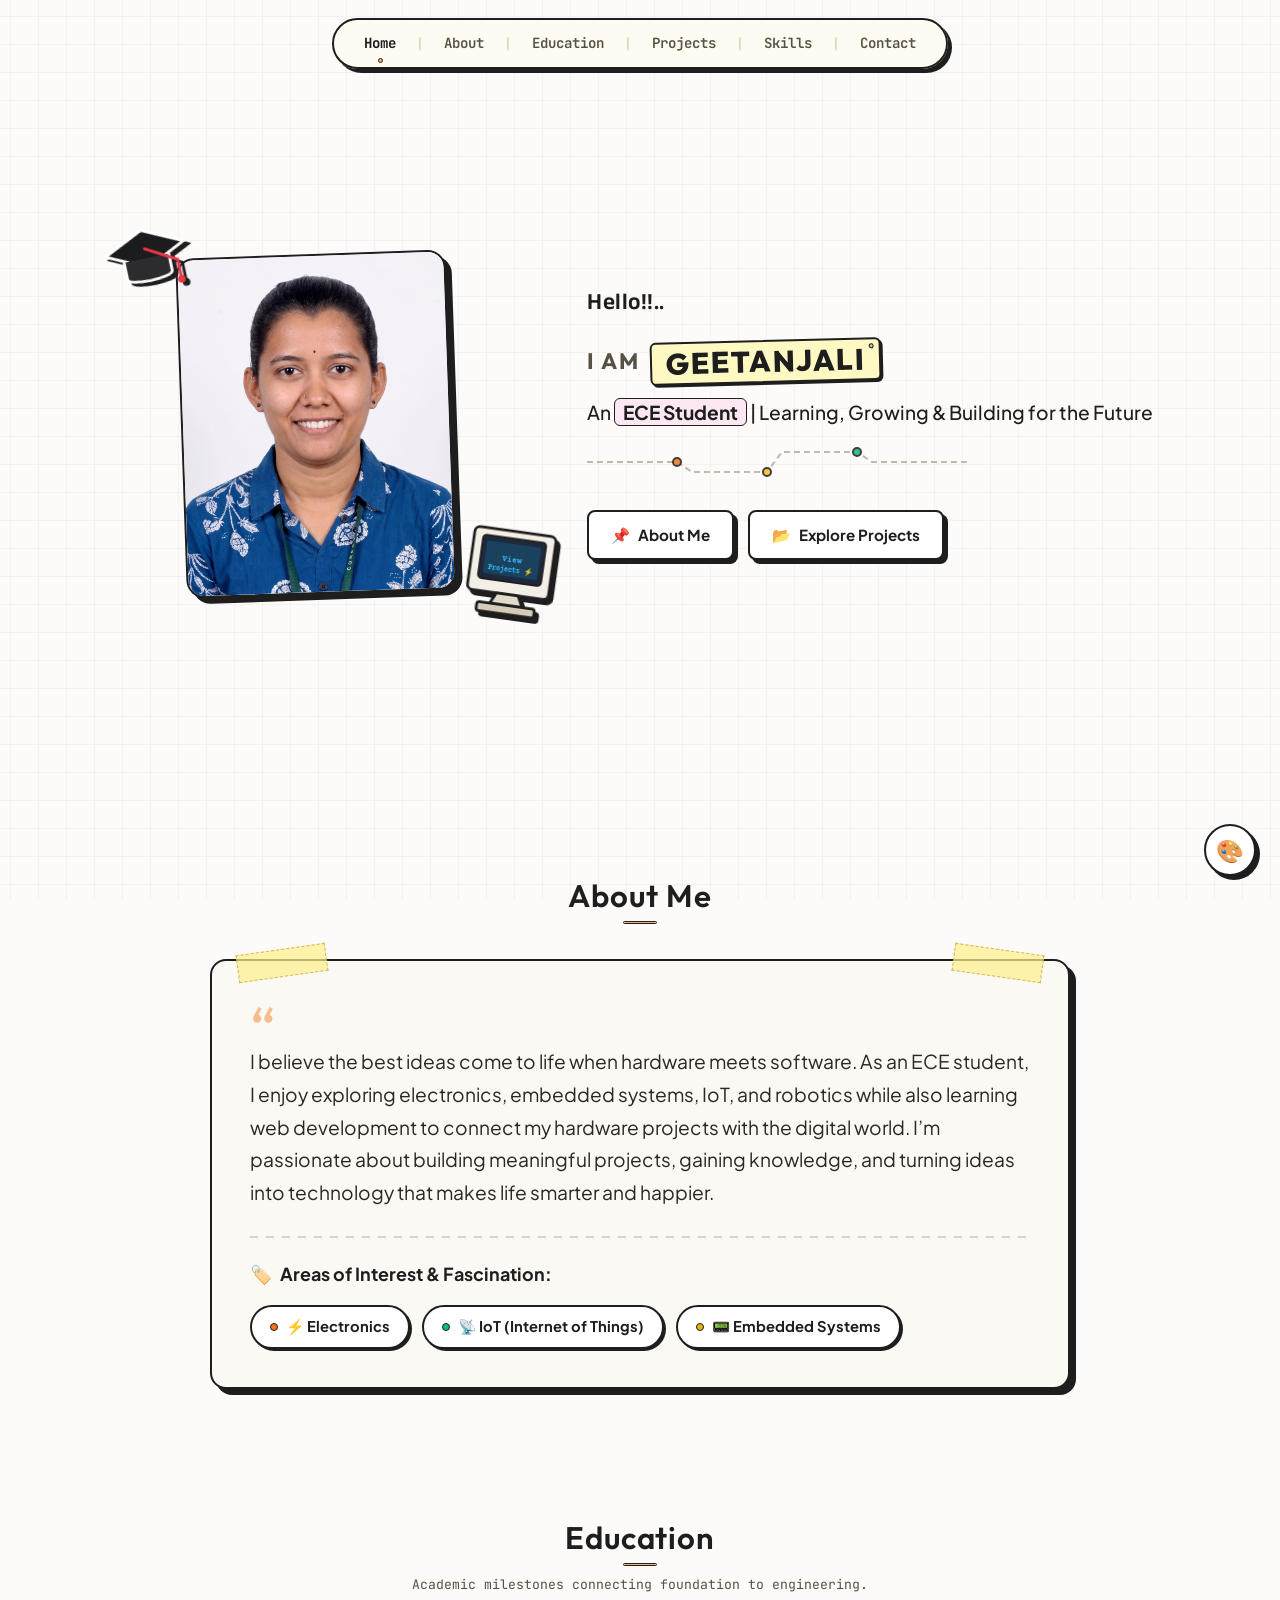
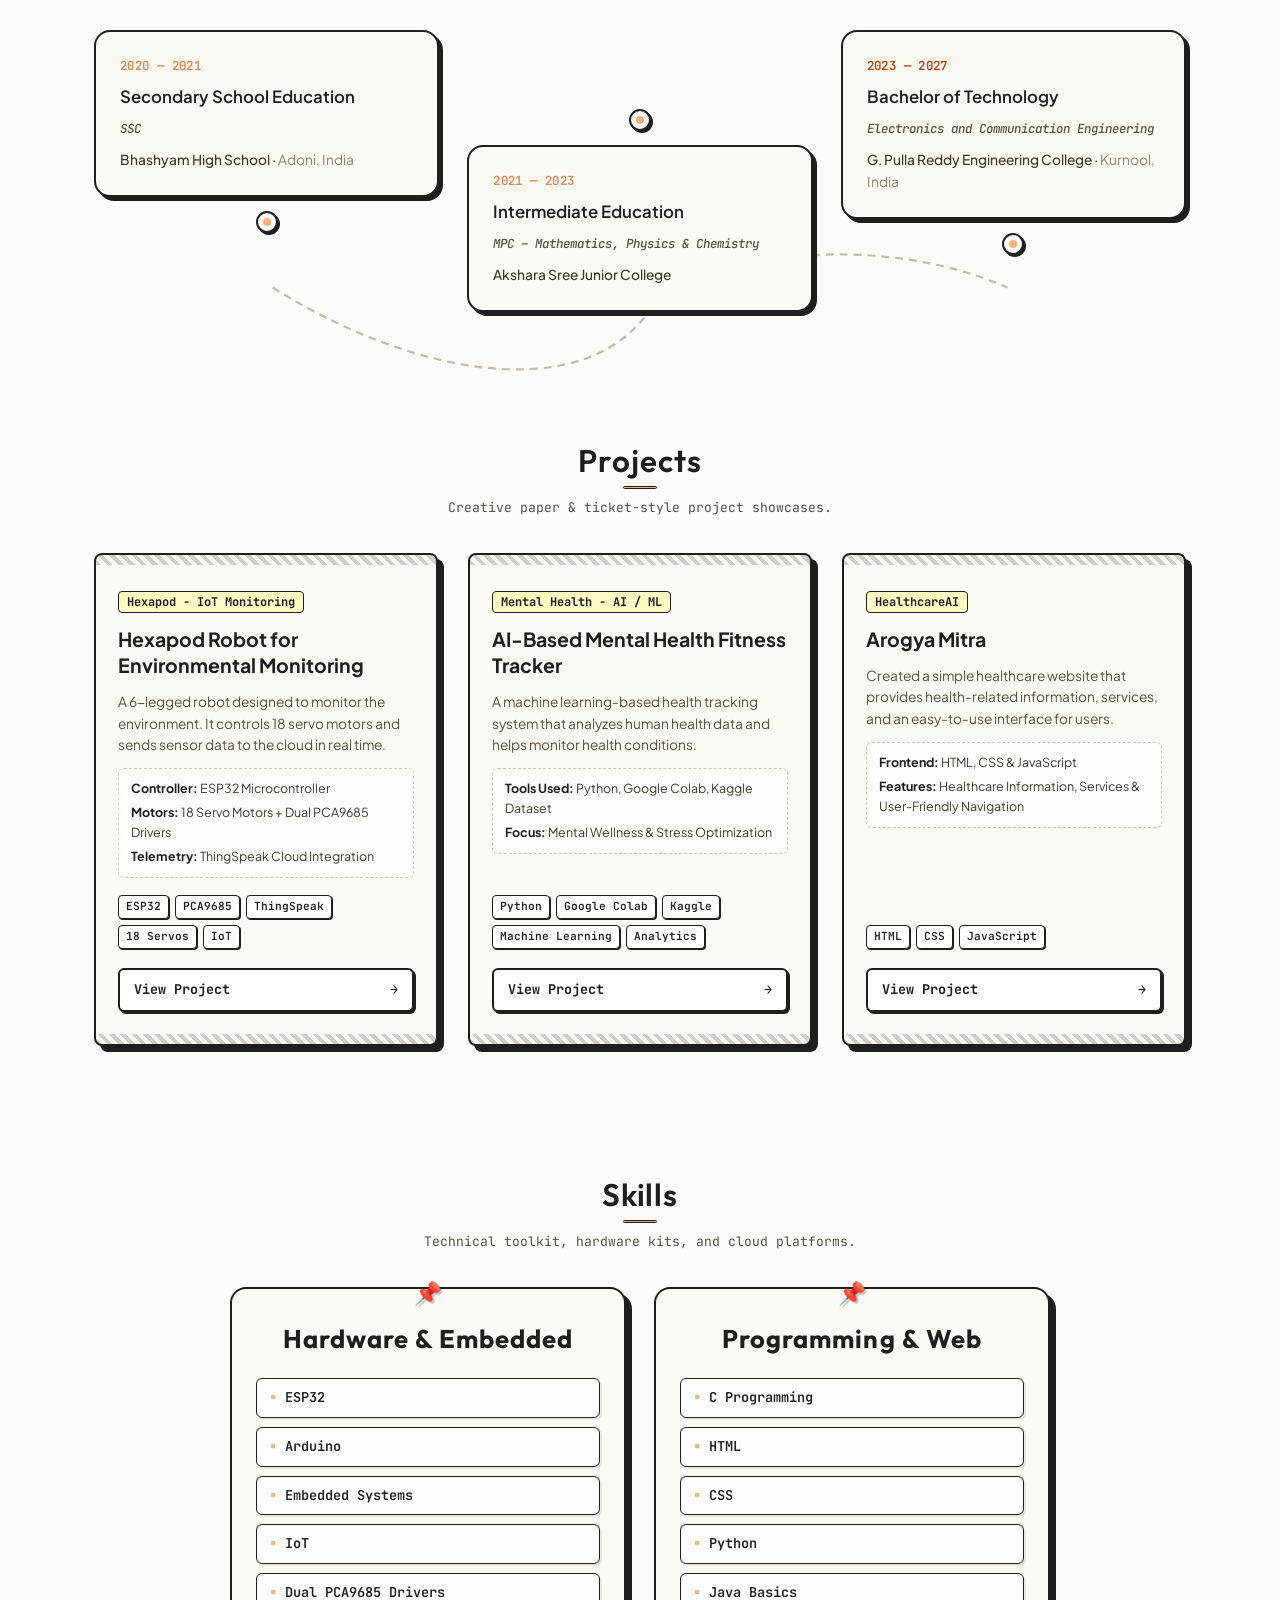
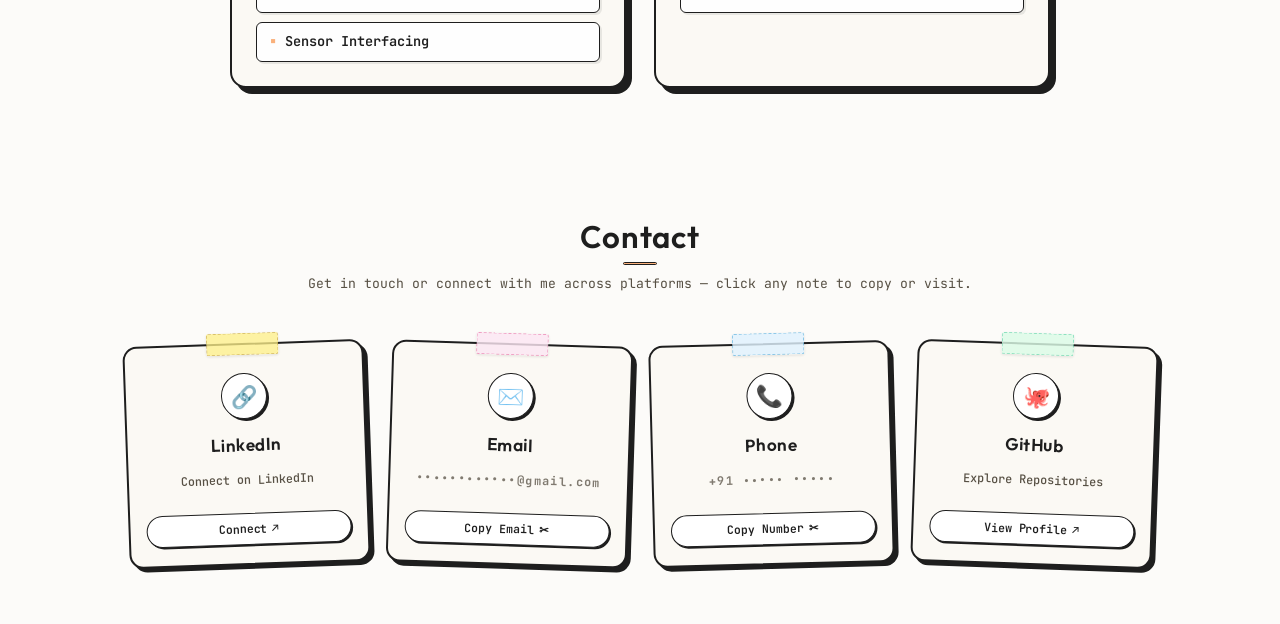
==== commit 2b09bec5: "Update index.html" ====
--- a/index.html
+++ b/index.html
@@ -4,7 +4,7 @@
 <head>
   <meta charset="UTF-8" />
   <meta name="viewport" content="width=device-width, initial-scale=1.0" />
-  <title>Geetanjali | Portfolio - Aspiring ECE Student</title>
+  <title>Geetanjali | Portfolio - ECE Student</title>
   <meta name="description"
     content="Personal portfolio of Geetanjali, an Aspiring Electronics & Communication Engineering Student - Scrapbook, notebook and paper-cut inspired design." />
 
@@ -111,7 +111,7 @@
           <!-- EDIT HERE: Modify your bio tagline -->
           <div class="hero-role-wrapper">
             <p class="hero-subtitle">
-              An Aspiring <span class="highlight-pill">ECE Student</span> | Learning, Growing & Building for the Future
+              An <span class="highlight-pill">ECE Student</span> | Learning, Growing & Building for the Future
             </p>
           </div>
 
